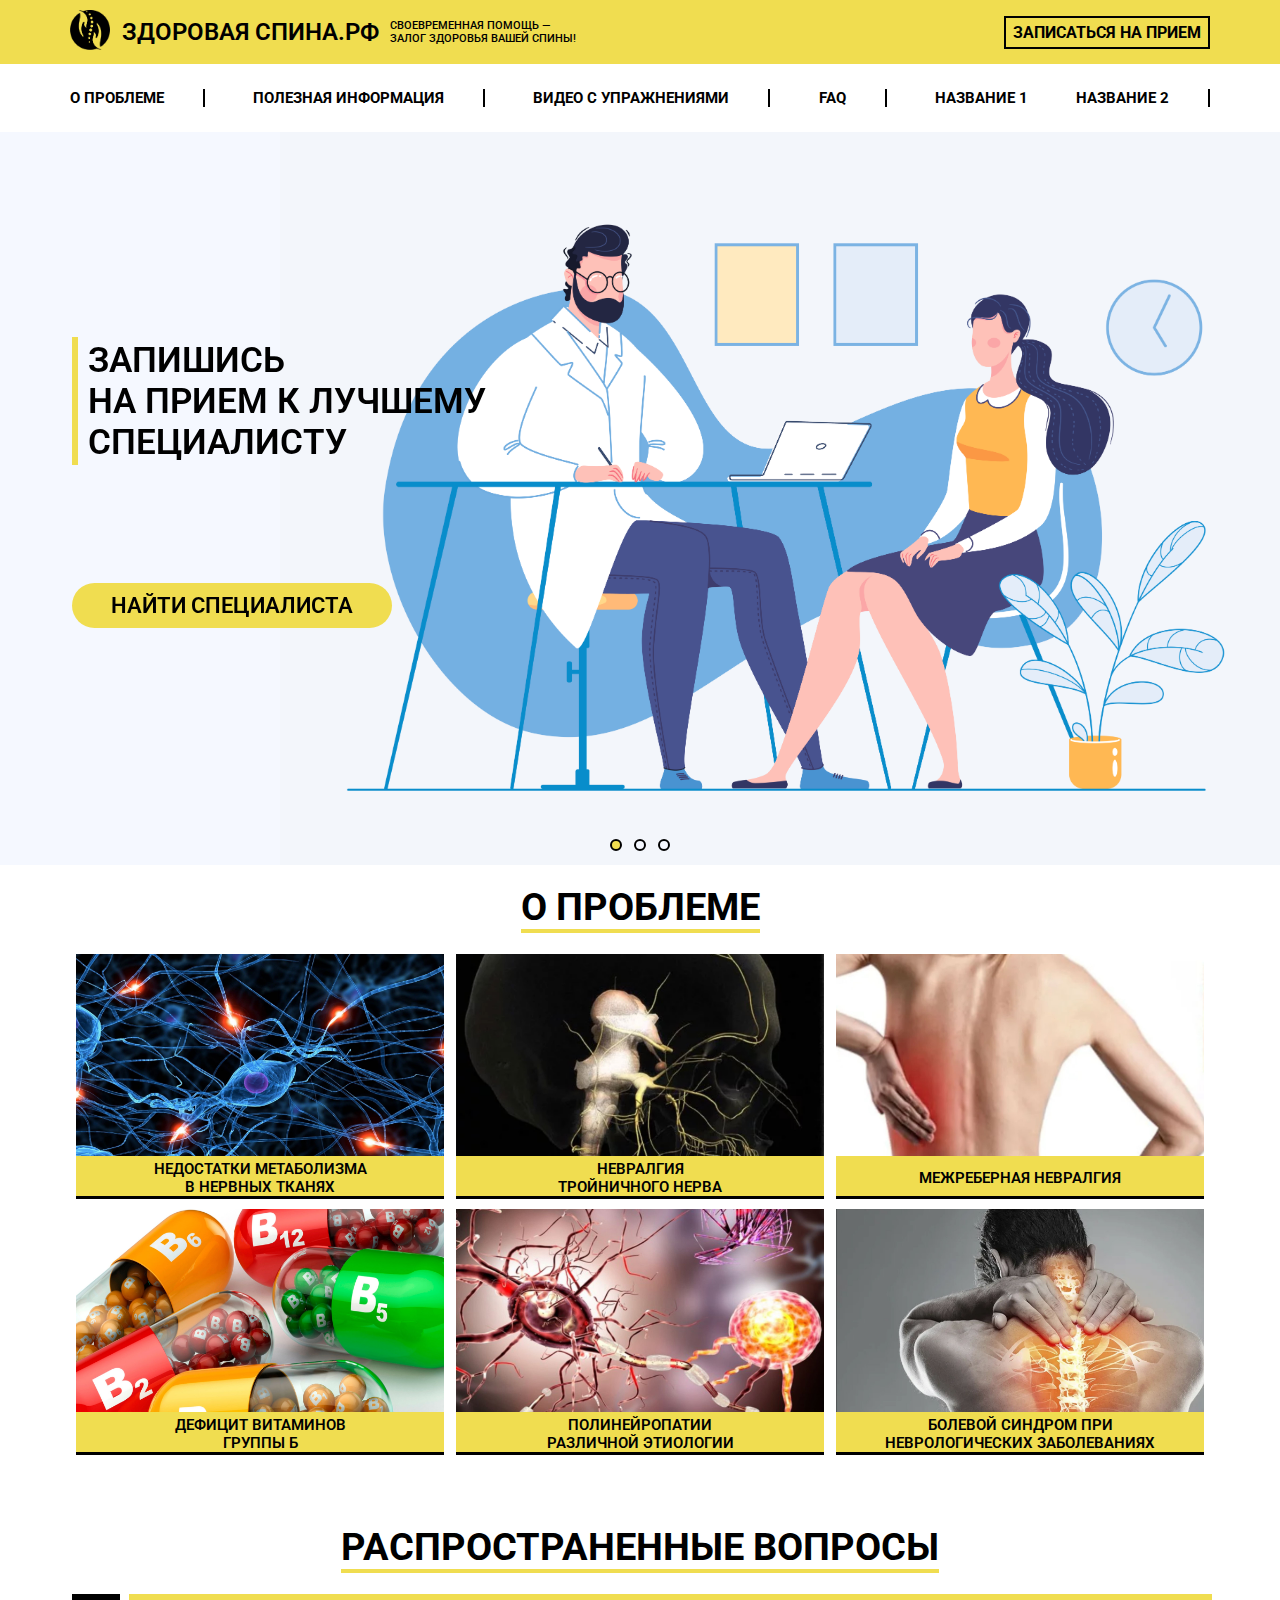
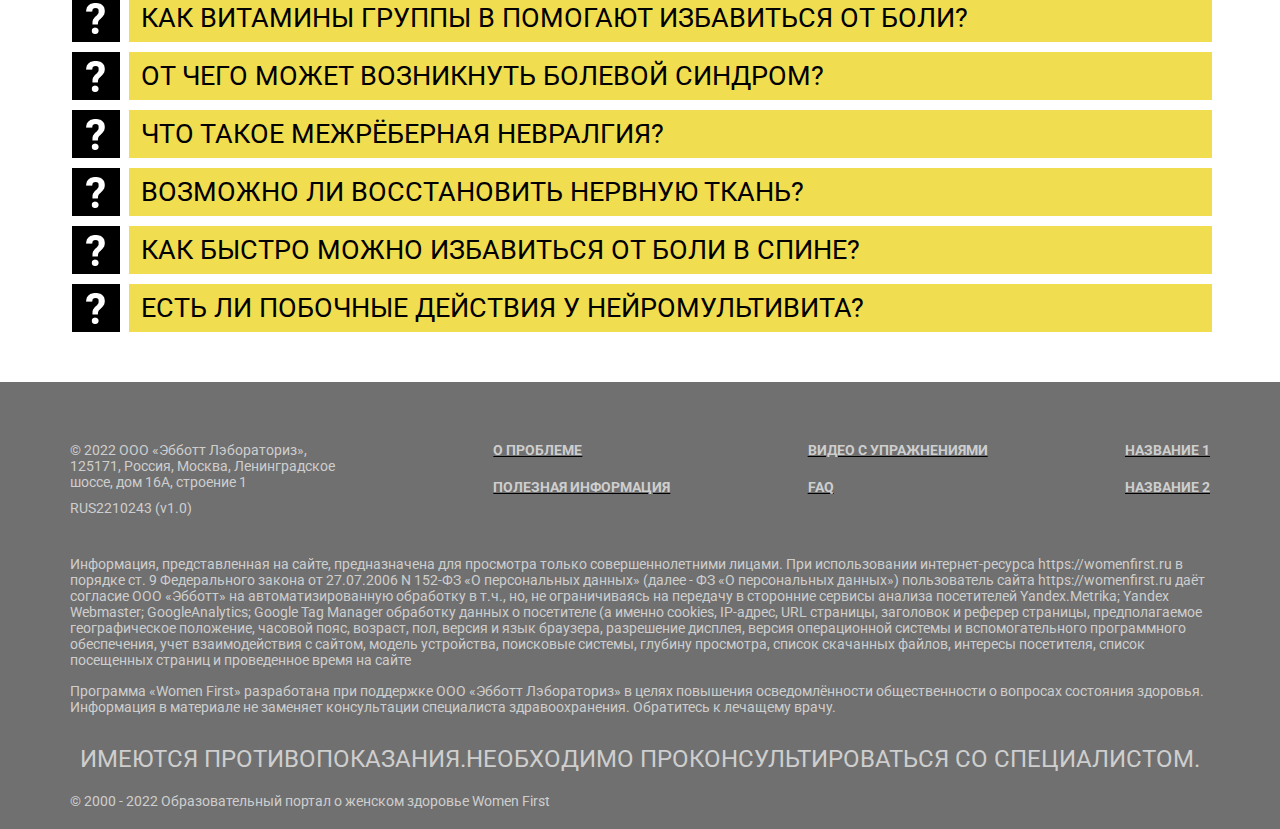
==== index.html @ fd6e1ff5 "Add files via upload" ====
<!DOCTYPE html>
<html lang="en">
  <head>
    <meta charset="UTF-8" />
    <meta http-equiv="X-UA-Compatible" content="IE=edge" />
    <meta name="viewport" content="width=device-width, initial-scale=1.0" />
    <link rel="preconnect" href="https://fonts.googleapis.com" />
    <link rel="preconnect" href="https://fonts.gstatic.com" crossorigin />
    <link rel="preconnect" href="https://fonts.googleapis.com" />
    <link rel="preconnect" href="https://fonts.gstatic.com" crossorigin />
    <link
      rel="stylesheet"
      href="https://unpkg.com/swiper@8/swiper-bundle.min.css"
    />
    <link
      href="https://fonts.googleapis.com/css2?family=Roboto:wght@100;300;400;700;900&display=swap"
      rel="stylesheet"
    />

    <link rel="stylesheet" href="assets/css/style.min.css" />
    <link
      rel="stylesheet"
      href="https://cdnjs.cloudflare.com/ajax/libs/animate.css/4.1.1/animate.min.css"
    />
    <title>Document</title>
  </head>

  <body>
    <header class="header">
      <div class="container">
        <div class="header__wrapper">
          <a href="/" class="header__left-wrapper">
            <span class="header__logo">
              <span><img src="assets/icons/logo.png" alt="" /></span>
            </span>
            <div class="header__site-wrapper">
              <span class="header__site">ЗДОРОВАЯ СПИНА.РФ</span>
            </div>
            <div class="header__help">
              СВОЕВРЕМЕННАЯ ПОМОЩЬ — залог здоровья ВАШеЙ СПИНЫ!
            </div>
          </a>

          <div class="header__button">
            <a href="map.html">Записаться на прием</a>
          </div>
        </div>
      </div>

      <div class="hamburger">
        <span></span>
        <span></span>
        <span></span>
      </div>
    </header>

    <nav>
      <div class="navigation">
        <div class="container">
          <div class="navigation__wrapper">
            <div class="navigation__text-item">
              <a class="navigation__link" href="about.html"
                ><span> О проблеме</span></a
              >
            </div>
            <div class="navigation__button">
              <a href="map.html">Записаться на прием</a>
            </div>
            <div class="navigation__text-item">
              <a class="navigation__link" href="#"
                ><span>полезная информация</span></a
              >
            </div>
            <div class="navigation__text-item">
              <a class="navigation__link" href="#"
                ><span>видео с упражнениями</span></a
              >
            </div>
            <div class="navigation__text-item">
              <a class="navigation__link" href="#"><span>FAQ</span></a>
            </div>
            <div class="navigation__text-item">
              <a class="navigation__link" href="#"><span>НАЗВАНИЕ 1</span></a>
            </div>
            <div class="navigation__text-item">
              <a class="navigation__link" href="#"><span>НАЗВАНИЕ 2</span></a>
            </div>
          </div>
        </div>
      </div>
    </nav>

    <section class="slider">
      <div class="swiper">
        <div class="swiper-wrapper">
          <div class="swiper-slide">
            <div class="slider_big">
              <div class="container">
                <div class="slider__wrapper">
                  <div class="slider__high-content-wrapper">
                    <div class="slider__line"></div>
                    <div class="slider__text-wrapper">
                      <h1>
                        <span class="slider__text">ЗАПИШИСЬ </span>
                        <br />
                        <span class="slider__text">НА ПРИЕМ К ЛУЧШЕМУ</span>
                        <span class="slider__text">СПЕЦИАЛИСТУ</span>
                      </h1>
                    </div>
                  </div>
                  <div class="slider__button">
                    <a href="map.html">Найти специалиста</a>
                  </div>
                </div>
              </div>
              <img class="slider__img" src="assets/img/slider.png" alt="" />
            </div>

            <div class="slider__high-content-wrapper_small">
              <div class="container">
                <div class="slider__wrapper_top">
                  <div class="slider__line slider__line-small"></div>
                  <div class="slider__text-wrapper">
                    <h1>
                      <span class="slider__text"
                        >ЗАПИШИСЬ НА ПРИЕМ К ЛУЧШЕМУ</span
                      >
                      <span class="slider__text">СПЕЦИАЛИСТУ</span>
                    </h1>
                  </div>
                </div>

                <div class="slider__image_small">
                    <img class="slider__img" src="assets/img/slider.png" alt="" />
                </div>

                <div class="slider__button slider__button_small">
                  <a href="map.html">Найти специалиста</a>
                </div>
              </div>
            </div>
          </div>
          <div class="swiper-slide">
            <div class="slider_big">
              <div class="container">
                <div class="slider__wrapper">
                  <div class="slider__high-content-wrapper">
                    <div class="slider__line"></div>
                    <div class="slider__text-wrapper">
                      <h1>
                        <span class="slider__text">ЗАПИШИСЬ </span>
                        <br />
                        <span class="slider__text">НА ПРИЕМ К ЛУЧШЕМУ</span>
                        <span class="slider__text">СПЕЦИАЛИСТУ</span>
                      </h1>
                    </div>
                  </div>
                  <div class="slider__button">
                    <a href="map.html">Найти специалиста</a>
                  </div>
                </div>
              </div>
              <img class="slider__img" src="assets/img/slider.png" alt="" />
            </div>

            <div class="slider__high-content-wrapper_small">
              <div class="container">
                <div class="slider__wrapper_top">
                  <div class="slider__line slider__line-small"></div>
                  <div class="slider__text-wrapper">
                    <h1>
                      <span class="slider__text"
                        >ЗАПИШИСЬ НА ПРИЕМ К ЛУЧШЕМУ</span
                      >
                      <span class="slider__text">СПЕЦИАЛИСТУ</span>
                    </h1>
                  </div>
                </div>

                <div class="slider__image_small">
                    <img class="slider__img" src="assets/img/slider.png" alt="" />
                </div>

                <div class="slider__button slider__button_small">
                  <a href="map.html">Найти специалиста</a>
                </div>
              </div>
            </div>
          </div>
          <div class="swiper-slide">
            <div class="slider_big">
              <div class="container">
                <div class="slider__wrapper">
                  <div class="slider__high-content-wrapper">
                    <div class="slider__line"></div>
                    <div class="slider__text-wrapper">
                      <h1>
                        <span class="slider__text">ЗАПИШИСЬ </span>
                        <br />
                        <span class="slider__text">НА ПРИЕМ К ЛУЧШЕМУ</span>
                        <span class="slider__text">СПЕЦИАЛИСТУ</span>
                      </h1>
                    </div>
                  </div>
                  <div class="slider__button">
                    <a href="map.html">Найти специалиста</a>
                  </div>
                </div>
              </div>
              <img class="slider__img" src="assets/img/slider.png" alt="" />
            </div>

            <div class="slider__high-content-wrapper_small">
              <div class="container">
                <div class="slider__wrapper_top">
                  <div class="slider__line slider__line-small"></div>
                  <div class="slider__text-wrapper">
                    <h1>
                      <span class="slider__text"
                        >ЗАПИШИСЬ НА ПРИЕМ К ЛУЧШЕМУ</span
                      >
                      <span class="slider__text">СПЕЦИАЛИСТУ</span>
                    </h1>
                  </div>
                </div>

                <div class="slider__image_small">
                    <img class="slider__img" src="assets/img/slider.png" alt="" />
                </div>

                <div class="slider__button slider__button_small">
                  <a href="map.html">Найти специалиста</a>
                </div>
              </div>
            </div>
          </div>
        </div>

        <div class="swiper-pagination swiper_small"></div>
      </div>
    </section>

    <section class="problems">
      <div class="container">
        <div class="problems__header about-problem">
          <h2><span>О проблеме</span></h2>
        </div>
        <div class="problems__main-wrapper">
          <div class="problems__wrapper">
            <div class="problems__cards">
              <img src="assets/img/topic_1.jpg" alt="" />
              <div class="problems__text-wrapper">
                <div class="problems__cards-text problems__cards__meta">
                  НЕДОСТАТКИ метаболизма в нервных тканях
                </div>
              </div>
            </div>

            <div class="problems__cards problems__cards_low">
              <img src="assets/img/topic_4.jpg" alt="" />
              <div class="problems__text-wrapper">
                <div class="problems__cards-text problems__cards__vitamins">
                  Дефицит витаминов группы Б
                </div>
              </div>
            </div>
          </div>

          <div class="problems_wrapper">
            <div class="problems__cards">
              <img src="assets/img/topic_2.jpg" alt="" />
              <div class="problems__text-wrapper">
                <div class="problems__cards-text problems__skull">
                  Невралгия тройничного нерва
                </div>
              </div>
            </div>

            <div class="problems__cards problems__cards_low">
              <img src="assets/img/topic_5.jpg" alt="" />
              <div class="problems__text-wrapper">
                <div class="problems__cards-text problems__cards__different">
                  Полинейропатии различной этиологии
                </div>
              </div>
            </div>
          </div>

          <div class="problems__wrapper">
            <div class="problems__cards">
              <img src="assets/img/topic_3.jpg" alt="" />
              <div class="problems__text-wrapper">
                <div class="problems__cards-text problems__back">
                  Межреберная невралгия
                </div>
              </div>
            </div>

            <div class="problems__cards problems__cards_low">
              <img src="assets/img/topic_6.jpg" alt="" />
              <div class="problems__text-wrapper">
                <div class="problems__cards-text problems__cards-text_width">
                  Болевой синдром при неврологических заболеваниях
                </div>
              </div>
            </div>
          </div>
        </div>
      </div>
    </section>

    <section class="question">
      <div class="container">
        <div class="question__header">
          <h2><span>РАСПРОСТРАНЕННЫЕ ВОПРОСЫ</span></h2>
        </div>
        <div class="question__popup">
          <div class="question__subheader-wrapper">
            <div class="question__header__text">
              Как витамины группы В помогают избавиться от боли?
            </div>
            <div class="question__tab__text">
              Витамины группы В традиционно используются для лечения различных
              заболеваний периферической нервной системы, так как известно, что
              дефицит витаминов В1 (тиамин), В6 (пиридоксин) и В12 (кобаламин)
              приводит к развитию поражения периферических нервов. Особенно
              широко применяются комбинации витаминов В1, В6 и В12 для лечения
              периферических болевых синдромов. Вместе с тем до сих пор
              сохраняется скептическое отношение к их терапевтическим
              возможностям при лечении болевых синдромов из–за существующей
              точки зрения, что их эффективность определяется, скорее всего,
              плацебо–эффектом. В руководстве «Боль», которое вышло из печати в
              2009 г., витамины группы В, как препараты для лечения различных
              болевых синдромов, не упоминаются [1]. В связи с этим имеется
              необходимость рассмотреть данные экспериментальных и клинических
              исследований по изучению эффективности витаминов группы В при
              лечении периферических болевых синдромов различной этиологии.
            </div>
          </div>

          <div class="question__subheader-wrapper">
            <div class="question__header__text">
              От чего может возникнуть болевой синдром?
            </div>
            <div class="question__tab__text">
              Витамины группы В традиционно используются для лечения различных
              заболеваний периферической нервной системы, так как известно, что
              дефицит витаминов В1 (тиамин), В6 (пиридоксин) и В12 (кобаламин)
              приводит к развитию поражения периферических нервов. Особенно
              широко применяются комбинации витаминов В1, В6 и В12 для лечения
              периферических болевых синдромов. Вместе с тем до сих пор
              сохраняется скептическое отношение к их терапевтическим
              возможностям при лечении болевых синдромов из–за существующей
              точки зрения, что их эффективность определяется, скорее всего,
              плацебо–эффектом. В руководстве «Боль», которое вышло из печати в
              2009 г., витамины группы В, как препараты для лечения различных
              болевых синдромов, не упоминаются [1]. В связи с этим имеется
              необходимость рассмотреть данные экспериментальных и клинических
              исследований по изучению эффективности витаминов группы В при
              лечении периферических болевых синдромов различной этиологии.
            </div>
          </div>

          <div class="question__subheader-wrapper">
            <div class="question__header__text">
              Что такое межрёберная невралгия?
            </div>
            <div class="question__tab__text">
              Витамины группы В традиционно используются для лечения различных
              заболеваний периферической нервной системы, так как известно, что
              дефицит витаминов В1 (тиамин), В6 (пиридоксин) и В12 (кобаламин)
              приводит к развитию поражения периферических нервов. Особенно
              широко применяются комбинации витаминов В1, В6 и В12 для лечения
              периферических болевых синдромов. Вместе с тем до сих пор
              сохраняется скептическое отношение к их терапевтическим
              возможностям при лечении болевых синдромов из–за существующей
              точки зрения, что их эффективность определяется, скорее всего,
              плацебо–эффектом. В руководстве «Боль», которое вышло из печати в
              2009 г., витамины группы В, как препараты для лечения различных
              болевых синдромов, не упоминаются [1]. В связи с этим имеется
              необходимость рассмотреть данные экспериментальных и клинических
              исследований по изучению эффективности витаминов группы В при
              лечении периферических болевых синдромов различной этиологии.
            </div>
          </div>

          <div class="question__subheader-wrapper">
            <div class="question__header__text">
              Возможно ли восстановить нервную ткань?
            </div>
            <div class="question__tab__text">
              Витамины группы В традиционно используются для лечения различных
              заболеваний периферической нервной системы, так как известно, что
              дефицит витаминов В1 (тиамин), В6 (пиридоксин) и В12 (кобаламин)
              приводит к развитию поражения периферических нервов. Особенно
              широко применяются комбинации витаминов В1, В6 и В12 для лечения
              периферических болевых синдромов. Вместе с тем до сих пор
              сохраняется скептическое отношение к их терапевтическим
              возможностям при лечении болевых синдромов из–за существующей
              точки зрения, что их эффективность определяется, скорее всего,
              плацебо–эффектом. В руководстве «Боль», которое вышло из печати в
              2009 г., витамины группы В, как препараты для лечения различных
              болевых синдромов, не упоминаются [1]. В связи с этим имеется
              необходимость рассмотреть данные экспериментальных и клинических
              исследований по изучению эффективности витаминов группы В при
              лечении периферических болевых синдромов различной этиологии.
            </div>
          </div>

          <div class="question__subheader-wrapper">
            <div class="question__header__text">
              Как быстро можно избавиться от боли в спине?
            </div>
            <div class="question__tab__text">
              Витамины группы В традиционно используются для лечения различных
              заболеваний периферической нервной системы, так как известно, что
              дефицит витаминов В1 (тиамин), В6 (пиридоксин) и В12 (кобаламин)
              приводит к развитию поражения периферических нервов. Особенно
              широко применяются комбинации витаминов В1, В6 и В12 для лечения
              периферических болевых синдромов. Вместе с тем до сих пор
              сохраняется скептическое отношение к их терапевтическим
              возможностям при лечении болевых синдромов из–за существующей
              точки зрения, что их эффективность определяется, скорее всего,
              плацебо–эффектом. В руководстве «Боль», которое вышло из печати в
              2009 г., витамины группы В, как препараты для лечения различных
              болевых синдромов, не упоминаются [1]. В связи с этим имеется
              необходимость рассмотреть данные экспериментальных и клинических
              исследований по изучению эффективности витаминов группы В при
              лечении периферических болевых синдромов различной этиологии.
            </div>
          </div>

          <div class="question__subheader-wrapper">
            <div class="question__header__text">
              Есть ли побочные действия у Нейромультивита?
            </div>
            <div class="question__tab__text">
              Витамины группы В традиционно используются для лечения различных
              заболеваний периферической нервной системы, так как известно, что
              дефицит витаминов В1 (тиамин), В6 (пиридоксин) и В12 (кобаламин)
              приводит к развитию поражения периферических нервов. Особенно
              широко применяются комбинации витаминов В1, В6 и В12 для лечения
              периферических болевых синдромов. Вместе с тем до сих пор
              сохраняется скептическое отношение к их терапевтическим
              возможностям при лечении болевых синдромов из–за существующей
              точки зрения, что их эффективность определяется, скорее всего,
              плацебо–эффектом. В руководстве «Боль», которое вышло из печати в
              2009 г., витамины группы В, как препараты для лечения различных
              болевых синдромов, не упоминаются [1]. В связи с этим имеется
              необходимость рассмотреть данные экспериментальных и клинических
              исследований по изучению эффективности витаминов группы В при
              лечении периферических болевых синдромов различной этиологии.
            </div>
          </div>
        </div>
      </div>
    </section>

    <footer class="footer">
      <div class="container">
        <div class="footer__wrapper_main">
          <div class="footer__wrapper">
            <div class="footer__text_left">
              <div class="footer__text footer__text_top">
                © 2022 ООО «Эбботт Лэбораториз», 125171, Россия, Москва,
                Ленинградское шоссе, дом 16А, строение 1
              </div>
              <div class="footer__text footer__text_margin">
                RUS2210243 (v1.0)
              </div>
            </div>

            <div class="footer__text-right footer__text-right_margin">
              <div class="footer__text">
                <a href="">О проблеме</a>
              </div>

              <div class="footer__text">
                <a href="">полезная информация</a>
              </div>
            </div>

            <div class="footer__text-right">
              <div class="footer__text">
                <a href="">видео с упражнениями</a>
              </div>

              <div class="footer__text">
                <a href="">FAQ</a>
              </div>
            </div>

            <div class="footer__text-right">
              <div class="footer__text">
                <a href="">НАЗВАНИЕ 1</a>
              </div>

              <div class="footer__text">
                <a href="">НАЗВАНИЕ 2</a>
              </div>
            </div>
          </div>

          <div class="footer__text footer__text-middle">
            Информация, представленная на сайте, предназначена для просмотра
            только совершеннолетними лицами. При использовании интернет-ресурса
            https://womenfirst.ru в порядке ст. 9 Федерального закона от
            27.07.2006 N 152-ФЗ «О персональных данных» (далее - ФЗ «О
            персональных данных») пользователь сайта https://womenfirst.ru даёт
            согласие ООО «Эбботт» на автоматизированную обработку в т.ч., но, не
            ограничиваясь на передачу в сторонние сервисы анализа посетителей
            Yandex.Metrika; Yandex Webmaster; GoogleAnalytics; Google Tag
            Manager обработку данных о посетителе (а именно cookies, IР-адрес,
            URL страницы, заголовок и реферер страницы, предполагаемое
            географическое положение, часовой пояс, возраст, пол, версия и язык
            браузера, разрешение дисплея, версия операционной системы и
            вспомогательного программного обеспечения, учет взаимодействия с
            сайтом, модель устройства, поисковые системы, глубину просмотра,
            список скачанных файлов, интересы посетителя, список посещенных
            страниц и проведенное время на сайте
          </div>

          <div class="footer__text footer__text_middle-bottom">
            Программа «Women First» разработана при поддержке ООО «Эбботт
            Лэбораториз» в целях повышения осведомлённости общественности о
            вопросах состояния здоровья. Информация в материале не заменяет
            консультации специалиста здравоохранения. Обратитесь к лечащему
            врачу.
          </div>
          <div class="footer__text footer__text_bottom">
            имеются противопоказания.необходимо проконсультироваться со
            специалистом.
          </div>

          <div class="footer__text footer__text_bottom_small">
            © 2000 - 2022 Образовательный портал о женском здоровье Women First
          </div>
        </div>
      </div>
    </footer>

    <script src="https://unpkg.com/swiper@8/swiper-bundle.min.js"></script>
    <script src="script.js"></script>
  </body>
</html>
---- assets/css/style.min.css ----
* {
  font-family: "Roboto", sans-serif;
  margin: 0;
  padding: 0;
  -webkit-box-sizing: border-box;
  box-sizing: border-box;
  font-family: "Roboto";
}
.container {
  max-width: 1140px;
  margin: 0 auto;
}
.header {
  background-color: #f0dd50;
  padding-top: 10px;
  padding-bottom: 10px;
  position: relative;
}
.header__wrapper {
  -webkit-box-align: center;
  -ms-flex-align: center;
  align-items: center;
  display: -webkit-box;
  display: -ms-flexbox;
  display: flex;
  -webkit-box-pack: justify;
  -ms-flex-pack: justify;
  justify-content: space-between;
}
.header__left-wrapper {
  display: -webkit-box;
  display: -ms-flexbox;
  display: flex;
  -webkit-box-pack: justify;
  -ms-flex-pack: justify;
  justify-content: space-between;
  width: 100%;
  max-width: 510px;
  -webkit-box-align: center;
  -ms-flex-align: center;
  align-items: center;
  text-decoration: none;
  color: #000;
}
.header_logo {
  display: inline-block;
}
.header__logo img {
  max-width: 40px;
}
.header__site {
  font-weight: 600;
  font-size: 24px;
  text-transform: uppercase;
  color: black;
  text-decoration: none;
}
.header__help {
  text-transform: uppercase;
  font-size: 11px;
  font-weight: 500;
  width: 190px;
}
.header__button a {
  text-decoration: none;
  text-transform: uppercase;
  color: black;
  font-size: 16px;
  font-weight: bold;
  border: solid 2px;
  padding: 7px;
  padding-top: 5px;
  padding-bottom: 5px;
}
.hamburger {
  display: none;
}
.navigation {
  padding-top: 25px;
  padding-bottom: 25px;
}
.navigation__button {
  display: none;
}
.navigation__wrapper {
  display: -webkit-box;
  display: -ms-flexbox;
  display: flex;
  -webkit-box-pack: justify;
  -ms-flex-pack: justify;
  justify-content: space-between;
}
.navigation__link {
  text-decoration: none;
  color: black;
}
.navigation__link span:hover {
  border-bottom: 2px solid;
  border-bottom-color: #f0dd50;
}
.navigation__text-item {
  text-transform: uppercase;
  font-weight: bold;
  font-size: 15px;
  border-right: 2px solid;
  padding-right: 39px;
}
.navigation__text-item:nth-child(6) {
  border-right: 0;
  padding-right: 0;
}
.slider {
  background-color: #f5f8ff;
  padding-left: 4px;
}
.slider_big {
    position: relative;
}
.slider__wrapper {
  position: absolute;
  z-index: 2;
  top: 150px;
}
.slider__text {
  width: 100%;
  font-size: 35px;
  font-weight: 600;
}
.slider__img {
    display: block;
    max-width: 1000px;
    margin-left: auto;
}
.slider__text-wrapper {
  max-width: 500px;
  margin-left: 10px;
}
.slider__line {
  width: 6px;
  height: 128px;
  background-color: #f0dd50;
}
.slider__high-content-wrapper {
  width: 590px;
  display: -webkit-box;
  display: -ms-flexbox;
  display: flex;
  -webkit-box-align: center;
  -ms-flex-align: center;
  align-items: center;
  margin-top: 55px;
}
.slider__button a {
  text-decoration: none;
  color: black;
  text-transform: uppercase;
  font-size: 22px;
  font-weight: 600;
}
.slider__button {
  background-color: #f0dd50;
  max-width: 320px;
  text-align: center;
  -webkit-box-align: center;
  -ms-flex-align: center;
  align-items: center;
  display: -webkit-box;
  display: -ms-flexbox;
  display: flex;
  -webkit-box-pack: center;
  -ms-flex-pack: center;
  justify-content: center;
  padding-top: 10px;
  padding-bottom: 10px;
  border-radius: 30px;
  margin-top: 25%;
}
.swiper {
  width: 100%;
  height: 100%;
}
.swiper-pagination-bullet {
  background-color: #f5f8ff;
  width: 12px;
  height: 12px;
  opacity: 1;
  border: solid 2px black;
  margin-left: 1000px;
}
.swiper-pagination-bullet-active {
  background-color: #f0dd50;
}
.swiper_pagination .swiper-pagination-bullet {
  margin-left: 15px;
}
.swiper-slide img {
  display: block;
  width: 100%;
  height: 100%;
  -o-object-fit: cover;
  object-fit: cover;
}
.slider__high-content-wrapper_small {
  display: none;
}
.slider__line_small {
  height: 47px;
}
.problems {
  padding-top: 20px;
  padding-bottom: 20px;
}
.problems__main-wrapper {
  display: -webkit-box;
  display: -ms-flexbox;
  display: flex;
  margin-top: 25px;
}
.problems__wrapper {
  display: -webkit-box;
  display: -ms-flexbox;
  display: flex;
  -webkit-box-orient: vertical;
  -webkit-box-direction: normal;
  -ms-flex-direction: column;
  flex-direction: column;
}
.problems__header {
  font-size: 25px;
  font-weight: bold;
  margin: 0 auto;
  text-align: center;
  text-transform: uppercase;
}
.problems__cards {
  position: relative;
  display: -webkit-box;
  display: -ms-flexbox;
  display: flex;
  -webkit-box-pack: center;
  -ms-flex-pack: center;
  justify-content: center;
}
.problems__header span {
  border-bottom: 4px solid #f0dd50;
}
.problems__cards img {
  width: 97%;
}
.problems__cards-text {
  width: 220px;
  text-align: center;
  margin: 0 auto;
  text-transform: uppercase;
  font-size: 15px;
  font-weight: 600;
  padding-top: 4px;
}
.problems__text-wrapper {
  display: -webkit-box;
  display: -ms-flexbox;
  display: flex;
  -webkit-box-pack: center;
  -ms-flex-pack: center;
  justify-content: center;
  -webkit-box-align: center;
  -ms-flex-align: center;
  align-items: center;
  position: absolute;
  bottom: 0px;
  width: 97%;
  background-color: #f0dd50;
  border-bottom: 3px solid black;
}
.problems__skull {
  max-width: 199px;
}
.problems__back {
  line-height: 36.5px;
}
.problems__cards_low {
  margin-top: 10px;
}
.problems__cards-text_width {
  width: 280px;
}
.question {
  padding-bottom: 50px;
  padding-top: 50px;
}
.question__header {
  font-size: 25px;
  font-weight: bold;
  margin: 0 auto;
  text-align: center;
  text-transform: uppercase;
  cursor: pointer;
}
.question__header span {
  border-bottom: 4px solid #f0dd50;
}
.question__icon img {
  width: 45%;
  height: 70%;
}
.question__subheader-wrapper {
  display: -webkit-box;
  display: -ms-flexbox;
  display: flex;
  -webkit-box-align: center;
  -ms-flex-align: center;
  align-items: center;
  -webkit-box-orient: vertical;
  -webkit-box-direction: normal;
  -ms-flex-direction: column;
  flex-direction: column;
  margin-top: 10px;
  cursor: pointer;
}
.question__subheader-wrapper:first-child {
  margin-top: 25px;
}
.question__header__text {
  position: relative;
  font-size: 27px;
  text-transform: uppercase;
  width: 95%;
  background-color: #f0dd50;
  padding-top: 8px;
  padding-bottom: 8px;
  padding-left: 12px;
  margin-left: 60px;
}
.question__header__text::before {
  content: "";
  display: -webkit-box;
  display: -ms-flexbox;
  display: flex;
  -webkit-box-pack: center;
  -ms-flex-pack: center;
  justify-content: center;
  -webkit-box-align: center;
  -ms-flex-align: center;
  align-items: center;
  width: 48px;
  height: 48px;
  background: url("../icons/question.png") center center/cover no-repeat;
  background-size: 40%;
  background-color: Black;
  position: absolute;
  left: -57px;
  top: 0%;
}
.question__tab__text {
  background-color: #ebebeb;
  max-height: 0;
  opacity: 0;
  position: relative;
  -webkit-transition: all 1s;
  transition: all 1s;
}
.question__tab__text:after {
  content: "";
  width: 0;
  height: 0;
  border-top: 30px solid #ebebeb;
  border-right: 40px solid transparent;
  position: absolute;
  right: -40px;
  top: 0;
}
.question__tab__text.active-content {
  opacity: 1;
  padding: 10px 30px 10px 20px;
  margin-left: 60px;
  width: 95%;
  margin-top: 16px;
}
.hide {
  display: none;
}
.active {
  display: block;
}
.animate__animated.animate__fadeOut {
  --animate-duration: 0.5s;
}
.footer {
  padding-top: 60px;
  padding-bottom: 20px;
  background-color: #707070;
}
.footer__wrapper {
  display: -webkit-box;
  display: -ms-flexbox;
  display: flex;
  -webkit-box-pack: justify;
  -ms-flex-pack: justify;
  justify-content: space-between;
}
.footer__text {
  -ms-flex-preferred-size: 50%;
  flex-basis: 50%;
  font-size: 14px;
  color: #cecece;
}
.footer__text a {
  text-decoration: none;
  font-size: 14px;
  color: #cecece;
}
.footer__text-middle {
  margin-top: 40px;
}
.footer__text_middle-bottom {
  margin-top: 15px;
}
.footer__text_left {
  width: 286px;
}
.footer__text_margin {
  margin-top: 10px;
}
.footer__text-right {
  display: -webkit-box;
  display: -ms-flexbox;
  display: flex;
  -webkit-box-pack: justify;
  -ms-flex-pack: justify;
  justify-content: space-between;
  -webkit-box-orient: vertical;
  -webkit-box-direction: normal;
  -ms-flex-direction: column;
  flex-direction: column;
  text-transform: uppercase;
  text-decoration: underline;
  font-weight: bold;
}
.footer__text_bottom {
  margin-top: 30px;
  font-size: 24px;
  text-transform: uppercase;
  text-align: center;
}
.footer__text_bottom_small {
  margin-top: 20px;
}
@media (max-width: 1330px) {
  .slider__button {
    margin-top: 20%;
  }
  .question__tab__text:after {
    border-top: 20px solid #ebebeb;
    border-right: 30px solid transparent;
    right: -20px;
  }
}
@media (max-width: 1200px) {
  .container {
    padding-left: 25px;
    padding-right: 25px;
  }
  .question__header__text {
    width: 90%;
  }
  .question__tab__text.active-content {
    width: 90%;
  }
  .slider__text {
    font-size: 37px;
  }
  .slider__button {
    margin-top: 15%;
    max-width: 280px;
  }
  .slider__button a {
    font-size: 20px;
  }
  .footer__wrapper_main {
    padding-left: 7px;
    padding-right: 7px;
  }
  .question__tab__text {
    width: 90%;
  }
}
@media (max-width: 1080px) {
  .question__tab__text {
    width: 90%;
    font-size: 15px;
  }
  .slider__text {
    font-size: 34px;
  }
  .slider__button {
    max-width: 250px;
  }
  .slider__button a {
    font-size: 17px;
  }
  .question__header__text {
    font-size: 22px;
    margin-left: 50px;
    width: 94%;
  }
  .question__header__text::before {
    width: 42px;
    height: 42px;
    left: -47px;
  }
  .navigation__text-item {
    font-size: 13px;
  }
}
@media (max-width: 995px) {
  .slider__text {
    font-size: 30px;
  }
  .slider__line {
    height: 96px;
  }
  .navigation__text-item {
    font-size: 11px;
    padding-right: 40px;
  }
  .problems__cards-text {
    font-size: 14px;
  }
  .problems__back {
    line-height: 33.5px;
  }
  .problems__header,
  .question__header {
    font-size: 20px;
  }
}
@media (max-width: 937px) {
  .navigation__text-item {
    font-size: 11px;
    padding-right: 32px;
  }
}
@media (max-width: 877px) {
  .slider__text {
    font-size: 27px;
  }
  .navigation__text-item {
    padding-right: 29px;
  }
  .header__site {
    font-size: 22px;
  }
  .header__left-wrapper {
    width: 483px;
  }
  .header__help {
    font-size: 9px;
    width: 160px;
    -ms-flex-preferred-size: 40%;
    flex-basis: 40%;
  }
  .header__logo img {
    max-width: 32px;
  }
  .slider__button {
    margin-top: 10%;
  }
  .problems__cards-text {
    font-size: 13px;
  }
  .problems__back {
    line-height: 30.5px;
  }
  .problems__cards__vitamins {
    line-height: 30.5px;
  }
}
@media (max-width: 813px) {
  .question__tab__text:after {
    border-top: 10px solid #ebebeb;
    border-right: 20px solid transparent;
    right: -15px;
  }
  .question__tab__text {
    width: 90%;
    font-size: 13px;
  }
  .slider__text {
    font-size: 25px;
  }
  .slider__line {
    height: 80px;
    width: 4px;
  }
  .slider__button {
    max-width: 210px;
  }
  .slider__button a {
    font-size: 16px;
  }
  .question__header__text {
    width: 93%;
    font-size: 18px;
  }
  .question__header__text::before {
    width: 37px;
    height: 37px;
  }
  .navigation__text-item {
    padding-right: 24px;
  }
  .footer__text {
    font-size: 12px;
  }
  .footer__text a {
    font-size: 12px;
  }
  .footer__text_bottom {
    font-size: 20px;
  }
  .slider__text-wrapper {
    max-width: 400px;
  }
}
@media (max-width: 782px) {
  .navigation__text-item {
    padding-right: 21px;
  }
  .slider__button {
    margin-top: 5%;
  }
}
@media (max-width: 769px) {
  .navigation__text-item {
    padding-right: 18px;
  }
  .problems__cards-text {
    font-size: 12px;
  }
  .problems__back,
  .problems__cards__vitamins {
    line-height: 29.5px;
  }
  .header__button a {
    font-size: 12px;
  }
  .slider__text {
    font-size: 23px;
  }
  .slider__button {
    max-width: 192px;
  }
  .slider__button a {
    font-size: 14px;
  }
}
@media (max-width: 715px) {
  .footer__text,
  .footer__text a {
    font-size: 9px;
  }
  .footer__text_bottom {
    font-size: 15px;
  }
  .slider__high-content-wrapper {
    width: 100%;
  }
  .problems__cards-text {
    font-size: 11px;
  }
  .problems__back,
  .problems__cards__vitamins,
  .problems__skull {
    line-height: 25.5px;
  }
  .problems__cards__meta,
  .problems__cards__different {
    line-height: 12.6px;
  }
  .header__button {
    -ms-flex-preferred-size: 30%;
    flex-basis: 30%;
  }
  .header__button a {
    font-size: 12px;
    padding-top: 3px;
    padding-bottom: 3px;
  }
  .navigation__button {
    display: block;
    background-color: #f0dd50;
    max-width: 100%;
    text-align: center;
    -webkit-box-align: center;
    -ms-flex-align: center;
    align-items: center;
    display: -webkit-box;
    display: -ms-flexbox;
    display: flex;
    -webkit-box-pack: center;
    -ms-flex-pack: center;
    justify-content: center;
    padding-top: 10px;
    padding-bottom: 10px;
    border-radius: 30px;
    -ms-flex-item-align: center;
    align-self: center;
  }
  .navigation__button a {
    text-decoration: none;
    color: black;
    text-transform: uppercase;
    font-size: 11px;
    font-weight: 600;
    padding-left: 10px;
    padding-right: 10px;
  }
  .hamburger {
    display: block;
    position: absolute;
    right: 20px;
    top: 54%;
    -webkit-transform: translateY(-50%);
    transform: translateY(-50%);
    width: 30px;
    height: 12px;
  }
  .hamburger span {
    display: block;
    height: 2px;
    width: 100%;
    background-color: black;
    margin-bottom: 2px;
    -webkit-transition: 0.5s all;
    transition: 0.5s all;
  }
  .navigation__wrapper {
    position: absolute;
    z-index: 3;
    position: fixed;
    -webkit-box-orient: vertical;
    -webkit-box-direction: normal;
    -ms-flex-direction: column;
    flex-direction: column;
    background-color: #ebebeb;
    text-align: center;
    -webkit-transition: 0.5s;
    transition: 0.5s;
    right: -100%;
    top: 3rem;
    -webkit-box-pack: justify;
    -ms-flex-pack: justify;
    justify-content: space-between;
    text-align: left;
    padding: 0;
    padding-top: 10px;
  }
  .navigation__wrapper_active {
    top: 60px;
    right: 15px;
    max-width: 100%;
    position: absolute;
    z-index: 3;
    background-color: #ebebeb;
    padding-top: 10px;
    padding-bottom: 10px;
  }
  .navigation__text-item {
    margin-top: 8px;
    padding: 0;
    border: none;
    height: 2.5rem;
    display: -webkit-box;
    display: -ms-flexbox;
    display: flex;
    -webkit-box-align: center;
    -ms-flex-align: center;
    align-items: center;
    padding-left: 5px;
    padding-right: 5px;
  }
  .navigation__text-item:first-child {
    margin: 0;
  }
  .navigation__text-item:hover {
    background-color: #f0dd50;
  }
  .navigation__link {
    font-size: 13px;
  }
  .navigation {
    padding: 0;
  }
  .header__left-wrapper {
    width: 277px;
  }
  .slider__text {
    font-size: 20px;
  }
  .swiper-pagination-bullet {
    width: 8px;
    height: 8px;
  }
  .slider__button {
    max-width: 168px;
  }
  .slider__button a {
    font-size: 12px;
  }
  .question {
    padding-bottom: 30px;
    padding-top: 30px;
  }
  .question__header__text {
    width: 93%;
    font-size: 16px;
  }
  .question__header__text::before {
    width: 35px;
    height: 35px;
  }
  .question__tab__text {
    font-size: 12px;
  }
  .header__button {
    display: none;
  }
  .header__left-wrapper {
    width: 500px;
  }
  .navigation__text-item {
    font-size: 10px;
    padding-left: 15px;
    padding-right: 15px;
  }
  .slider {
    background: none;
    padding: 0;
  }
  .slider__high-content-wrapper {
    display: none;
  }
  .slider__high-content-wrapper_small {
    display: block;
    margin-top: 20px;
  }
  .slider__wrapper {
    position: relative;
  }
  .slider__button_small {
    margin: 25px auto;
    margin-bottom: 50px;
  }
  .slider_big {
    display: none;
  }
  .slider__wrapper_top {
    display: -webkit-box;
    display: -ms-flexbox;
    display: flex;
  }
  .slider__line-small {
    height: 56px;
  }
  .slider__text:last-child {
    vertical-align: top;
  }
  .swiper_small {
    margin-top: 20px;
  }
}
@media (max-width: 677px) {
  .navigation__wrapper_active {
    top: 60px;
  }
  .header__site {
    display: block;
  }
  .header__left-wrapper {
    width: 500px;
  }
  .header__wrapper {
    -webkit-box-pack: justify;
    -ms-flex-pack: justify;
    justify-content: space-between;
  }
  .header__logo img {
    max-width: 36px;
  }
  .header__button {
    -ms-flex-preferred-size: 40%;
    flex-basis: 40%;
  }
  .problems__cards-text_width {
    line-height: 12.7px;
  }
  .problems__cards-text {
    font-size: 10px;
  }
  .problems__cards-text {
    width: 100%;
  }
  .slider__text {
    font-size: 18px;
  }
  .slider__button a {
    font-size: 10px;
  }
  .slider__button {
    max-width: 150px;
  }
}
@media (max-width: 607px) {
  .problems__cards-text {
    font-size: 9px;
  }
  .question__header__text {
    font-size: 13px;
    width: 90%;
  }
  .question__header__text::before {
    width: 30px;
    height: 30px;
  }
  .footer__text,
  .footer__text a {
    font-size: 7px;
  }
  .slider__text {
    font-size: 17px;
  }
  .question__tab__text {
    margin-left: 50px;
  }
  .footer__text_bottom {
    font-size: 15px;
  }
  .question__tab__text.active-content {
    width: 85%;
  }
}
@media (max-width: 551px) {
  .problems__cards-text {
    font-size: 8px;
  }
  .question__tab__text {
    font-size: 11px;
  }
  .problems__header,
  .question__header span {
    font-size: 18px;
  }
  .footer__text_left {
    max-width: 133px;
  }
  .header__help {
    display: none;
  }
  .header__wrapper {
    max-width: 500px;
  }
  .header__left-wrapper {
    width: 100%;
    -webkit-box-pack: start;
    -ms-flex-pack: start;
    justify-content: start;
  }
  .header__site {
    margin-left: 20px;
  }
  .slider__text-wrapper {
    max-width: 300px;
  }
}
@media (max-width: 535px) {
  .navigation__text-item {
    padding-bottom: 7px;
  }
  .slider__text {
    font-size: 14px;
  }
  .slider__button {
    max-width: 124px;
  }
  .slider__button a {
    font-size: 9px;
  }
  .header__button a {
    font-size: 9px;
    padding-top: 3px;
    padding-bottom: 3px;
  }
  .question__header__text {
    font-size: 11px;
  }
  .problems__main-wrapper {
    -webkit-box-orient: vertical;
    -webkit-box-direction: normal;
    -ms-flex-direction: column;
    flex-direction: column;
  }
  .problems__main-wrapper {
    margin-top: 0;
  }
  .problems__cards {
    margin-top: 10px;
  }
  .problems__cards img {
    width: 100%;
  }
  .problems__text-wrapper {
    height: 2.5rem;
  }
  .problems__text-wrapper {
    width: 100%;
  }
}
@media (max-width: 500px) {
  .navigation__wrapper_active {
    top: 53px;
  }
  .problems__header span,
  .question__header span {
    border-bottom: 3px solid #f0dd50;
  }
  .problems__header,
  .question__header {
    font-size: 18px;
  }
  .slider__high-content-wrapper {
    margin-top: 20px;
  }
  .slider__button a {
    font-size: 7px;
  }
  .slider__button {
    max-width: 100px;
  }
  .header__logo img {
    max-width: 28px;
  }
}
@media (max-width: 466px) {
  .header__left-wrapper {
    width: 375px;
  }
  .header__help {
    font-size: 7px;
  }
}
@media (max-width: 433px) {
  .header__button {
    -ms-flex-preferred-size: 50%;
    flex-basis: 50%;
  }
  .slider__button a {
    font-size: 6px;
  }
  .slider__button {
    max-width: 83px;
  }
  .question__tab__text {
    font-size: 9px;
  }
  .question__header__text {
    font-size: 8px;
  }
  .question__header__text::before {
    width: 27px;
    height: 27px;
    background-size: 30%;
    left: -35px;
  }
  .footer__text_left {
    max-width: 76px;
  }
  .question__tab__text {
    margin-left: 32px;
  }
  .question__tab__text {
    width: 85%;
  }
}
@media (max-width: 414px) {
  .header__site {
    font-size: 18px;
  }
}
@media (max-width: 402px) {
  .question__tab__text {
    font-size: 8px;
  }
  .question__tab__text.active-content {
    width: 85%;
  }
  .question__tab__text.active-content {
    margin-left: 33px;
  }
  .header__logo img {
    max-width: 26px;
  }
  .navigation__wrapper_active {
    top: 50px;
  }
}
@media (max-width: 348px) {
  .header__button {
    -ms-flex-preferred-size: 55%;
    flex-basis: 55%;
  }
  .problems__header,
  .question__header span {
    font-size: 17px;
  }
  .header__button {
    -ms-flex-preferred-size: 60%;
    flex-basis: 60%;
  }
  .problems__cards-text {
    font-size: 5px;
  }
  .header__site {
    font-size: 16px;
    margin-left: 5px;
  }
  .navigation__wrapper_active {
    top: 50px;
  }
}
.about {
  padding-top: 20px;
}
.about__header {
  font-size: 25px;
  font-weight: bold;
  margin: 0 auto;
  text-align: center;
  text-transform: uppercase;
}
.about span {
  border-bottom: 4px solid #f0dd50;
}
.about__image {
  display: -webkit-box;
  display: -ms-flexbox;
  display: flex;
  -webkit-box-orient: vertical;
  -webkit-box-direction: normal;
  -ms-flex-direction: column;
  flex-direction: column;
  position: relative;
  margin-top: 30px;
}
.about__image img {
  width: 100%;
}
.about__border {
  -webkit-box-align: center;
  -ms-flex-align: center;
  align-items: center;
  position: absolute;
  bottom: 0px;
  width: 100%;
  background-color: #f0dd50;
  position: absolute;
  text-align: center;
  text-transform: uppercase;
  font-weight: bold;
  font-size: 30px;
  height: 20%;
  display: -webkit-box;
  display: -ms-flexbox;
  display: flex;
  -webkit-box-pack: center;
  -ms-flex-pack: center;
  justify-content: center;
  align-items: center;
}
.text {
  padding-top: 30px;
  padding-bottom: 30px;
}
.text__text {
  line-height: 20px;
}
.text__text_margin {
  margin-top: 15px;
}
.text__header {
  font-weight: bold;
  font-size: 23px;
}
.text__list {
  margin-top: 15px;
}
.text__list-list {
  list-style: none;
  margin-top: 10px;
}
.text__list__item {
  position: relative;
  text-transform: uppercase;
  margin-left: 16px;
  line-height: 35px;
}
.text__list__item::before {
  content: "";
  width: 10px;
  height: 10px;
  background-color: red;
  border-radius: 100%;
  position: absolute;
  top: 50%;
  -webkit-transform: translateY(-50%);
  transform: translateY(-50%);
  left: -15px;
  background-color: #f0dd50;
}
.text_italic {
  font-style: italic;
}
.text__reasons {
  margin-top: 20px;
}
.text_padding {
  padding-top: 40px;
}
.text_bottom_margin {
  margin-top: 5px;
}
.book__wrapper {
  display: -webkit-box;
  display: -ms-flexbox;
  display: flex;
  -webkit-box-align: center;
  -ms-flex-align: center;
  align-items: center;
}
.book__img {
  width: 70px;
  height: 70px;
  border-radius: 100%;
  background: url("../icons/book.png") center center/cover no-repeat;
  background-size: 60%;
  background-color: #f0dd50;
  margin-right: 10px;
}
.book__text {
  display: -webkit-box;
  display: -ms-flexbox;
  display: flex;
  -webkit-box-orient: vertical;
  -webkit-box-direction: normal;
  -ms-flex-direction: column;
  flex-direction: column;
  max-width: 881px;
}
.book__text__item {
  font-size: 10px;
}
.book__text__item:last-child {
  margin-top: 5px;
}
.articles {
  padding-top: 30px;
  padding-bottom: 50px;
  position: relative;
}
.articles__header {
  font-size: 25px;
  font-weight: bold;
  margin: 0 auto;
  text-align: center;
  text-transform: uppercase;
}
.articles__header span {
  border-bottom: 4px solid #f0dd50;
}
.articles__prev-button {
  height: 30px;
  width: 30px;
  border: 3px solid #f0dd50;
  border-radius: 100%;
  background: url("../icons/left.png") 35% 45% / cover no-repeat;
  background-size: 35%;
  position: absolute;
  top: -110px;
  left: -50px;
  -webkit-transform: translateY(-50%);
  transform: translateY(-50%);
  cursor: pointer;
}
.articles__next-button {
  position: absolute;
  height: 30px;
  width: 30px;
  border: 3px solid #f0dd50;
  border-radius: 100%;
  background: url("../icons/right.png") 55% 45% / cover no-repeat;
  background-size: 35%;
  right: -50px;
  top: -110px;
  -webkit-transform: translateY(-50%);
  transform: translateY(-50%);
  cursor: pointer;
}
.articles__arrows-wrapper {
  position: relative;
}
.swiper.articles__slider {
  margin-top: 20px;
  width: 100%;
  height: 100%;
}
.swiper.articles__slider-slide.articles__slider {
  text-align: center;
  font-size: 18px;
  background: #fff;
  display: -webkit-box;
  display: -ms-flexbox;
  display: flex;
  -webkit-box-pack: center;
  -ms-flex-pack: center;
  justify-content: center;
  -webkit-box-align: center;
  -ms-flex-align: center;
  align-items: center;
}
.swiper.articles__slider-slide.articles__slider-slide img {
  display: block;
  width: 100%;
  height: 100%;
  -o-object-fit: cover;
  object-fit: cover;
}
img {
  width: 100%;
}
.about__problems__main-wrapper {
  display: none;
}
@media (max-width: 1283px) {
  .articles {
    padding-bottom: 60px;
  }
  .articles__prev-button,
  .articles__next-button {
    width: 25px;
    height: 25px;
    top: 25px;
  }
  .articles__prev-button {
    left: 45%;
  }
  .articles__next-button {
    right: 45%;
  }
}
@media (max-width: 1028px) {
  .book__text {
    max-width: 700px;
  }
}
@media (max-width: 902px) {
  .footer__text_left {
    width: 210px;
  }
}
@media (max-width: 881px) {
  .about__problems {
    height: 2rem;
    font-size: 12px;
  }
  .about__border {
    font-size: 26px;
  }
  .text__header {
    font-size: 21px;
  }
  .text__text {
    font-size: 16px;
  }
}
@media (max-width: 834px) {
  .book__text {
    max-width: 550px;
  }
  .about__header,
  .articles__header {
    font-size: 20px;
  }
  .about__border {
    font-size: 24px;
  }
}
@media (max-width: 834px) {
  .about__problems {
    font-size: 11px;
  }
}
@media (max-width: 749px) {
  .about__problems {
    font-size: 10px;
  }
  .about__border {
    font-size: 22px;
  }
}
@media (max-width: 715px) {
  .about__slider-wrapper {
    position: absolute;
    z-index: 2;
  }
  .about__high-content-wrapper {
    width: 100%;
    display: -webkit-box;
    display: -ms-flexbox;
    display: flex;
    -webkit-box-align: center;
    -ms-flex-align: center;
    align-items: center;
    margin-top: 55px;
  }
  .about__slider-line {
    height: 80px;
    width: 4px;
  }
  .about__slider__text-wrapper {
    margin-left: 10px;
  }
  .about__slider-text {
    font-size: 23px;
  }
  .about__slider-button {
    max-width: 192px;
  }
}
@media (max-width: 681px) {
  .book__text {
    max-width: 460px;
  }
  .about__border {
    font-size: 21px;
  }
  .footer__text_left {
    width: 170px;
  }
  .about__problems {
    font-size: 9px;
  }
  .articles__prev-button,
  .articles__next-button {
    height: 20px;
    width: 20px;
  }
  .book__text__item {
    font-size: 8px;
  }
  .about__header,
  .articles__header {
    font-size: 18px;
  }
  .about__slider-text {
    font-size: 18px;
    width: 100%;
  }
  .about__slider-text:last-child {
    vertical-align: baseline;
  }
  .about__slider__text-wrapper {
    width: 300px;
  }
}
@media (max-width: 607px) {
  .about__high-content-wrapper {
    margin-top: 11px;
  }
  .about__border {
    font-size: 18px;
  }
  .text__text {
    font-size: 13px;
  }
  .text__header {
    font-size: 17px;
  }
  .about__problems {
    font-size: 8px;
  }
  .about__problems_line-height {
    line-height: 14px;
  }
  .book__text {
    max-width: 325px;
  }
  .about__border {
    font-size: 18px;
  }
}
@media (max-width: 607px) and (max-width: 582px) {
  .about__slider-button {
    max-width: 143px;
  }
}
@media (max-width: 607px) and (max-width: 534px) {
  .about__problems__main-wrapper {
    display: block;
    -webkit-box-orient: vertical;
    -webkit-box-direction: normal;
    -ms-flex-direction: column;
    flex-direction: column;
  }
  .articles__slider,
  .articles__prev-button,
  .articles__next-button {
    display: none;
  }
  .articles {
    padding-bottom: 30px;
  }
  .footer {
    padding-top: 30px;
  }
  .about__border {
    font-size: 15px;
  }
  .text__text {
    font-size: 11px;
  }
  .text__header {
    font-size: 16px;
  }
  .about__image {
    margin-top: 20px;
  }
  .about__slider-button {
    max-width: 120px;
  }
  .about__slider-text {
    font-size: 13px;
  }
  .about__slider__text-wrapper {
    width: 200px;
  }
  .about__header_main {
    line-height: 10px;
  }
  .about__slider-line {
    height: 40px;
  }
}
@media (max-width: 607px) and (max-width: 456px) {
  .text__list__item {
    font-size: 8px;
  }
  .about__header,
  .articles__header {
    font-size: 15px;
  }
  .book__text {
    max-width: 245px;
  }
  .about__border {
    font-size: 13px;
  }
  .footer__text,
  .footer__text a {
    font-size: 6px;
  }
  .footer__text_bottom {
    font-size: 15px;
  }
  .footer__text_bottom {
    font-size: 14px;
  }
  .about__slider-text {
    font-size: 11px;
  }
  .about__slider-button a {
    max-width: 108px;
    font-size: 8px;
  }
}
@media (max-width: 607px) and (max-width: 390px) {
  .footer {
    padding-top: 0;
  }
  .about__border {
    font-size: 11px;
  }
  .book__text {
    max-width: 214px;
  }
  .problems__cards-text {
    font-size: 7px;
  }
  .problems__text-wrapper {
    height: 2rem;
    width: 100%;
  }
  .footer__text_top {
    width: 100px;
  }
  .footer__wrapper {
    -webkit-box-orient: vertical;
    -webkit-box-direction: normal;
    -ms-flex-direction: column;
    flex-direction: column;
  }
  .footer__text-right_margin {
    margin-top: 15px;
  }
  .footer__text {
    margin-top: 15px;
  }
  .footer__text_margin {
    margin-top: 0;
  }
  .footer__text_bottom {
    font-size: 13px;
  }
  .footer__text_bottom {
    font-size: 13px;
  }
  .about__slider-button {
    max-width: 91px;
  }
  .about__slider-button a {
    font-size: 6px;
  }
  .about__slider-line {
    width: 2px;
  }
}
@media (max-width: 607px) and (max-width: 366px) {
  .footer__text_bottom {
    font-size: 12px;
  }
}
@media (max-width: 607px) and (max-width: 349px) {
  .problems__text-wrapper {
    height: 1.5rem;
  }
  .problems__cards-text {
    font-size: 6px;
  }
  .book__text {
    max-width: 182px;
  }
  .about__border {
    font-size: 9px;
  }
  .footer__text_bottom {
    font-size: 11px;
  }
  .problems__cards-text {
    font-size: 5px;
  }
}
.write {
  padding-top: 25px;
}
.write__text {
  margin-top: 30px;
}
.search {
  padding-top: 25px;
}
.search__search {
  font-weight: 600;
  font-size: 29px;
}
.search__wrapper {
  display: -webkit-box;
  display: -ms-flexbox;
  display: flex;
}
.search__input {
  margin-left: 25px;
  border-radius: 30px;
  border: 1px solid black;
  border-radius: 30px;
  width: 100%;
  max-width: 190px;
  padding-left: 7px;
}
.map__main-header {
  font-size: 25px;
}
@media (max-width: 1193px) {
  .map__main-header {
    font-size: 17px;
  }
}
@media (max-width: 791px) {
  .map__main-header {
    font-size: 12px;
  }
  .search__search {
    font-size: 26px;
  }
}
@media (max-width: 642px) {
  .search__wrapper {
    -webkit-box-orient: vertical;
    -webkit-box-direction: normal;
    -ms-flex-direction: column;
    flex-direction: column;
  }
  .search__input {
    padding: 6px;
    padding-left: 10px;
    margin: 10px auto;
  }
}
@media (max-width: 568px) {
  .map__main-header {
    font-size: 8px;
  }
}
@media (max-width: 500px) {
  .map__header {
    font-size: 15px;
  }
}
@media (max-width: 380px) {
  .map__main-header {
    font-size: 5px;
  }
}
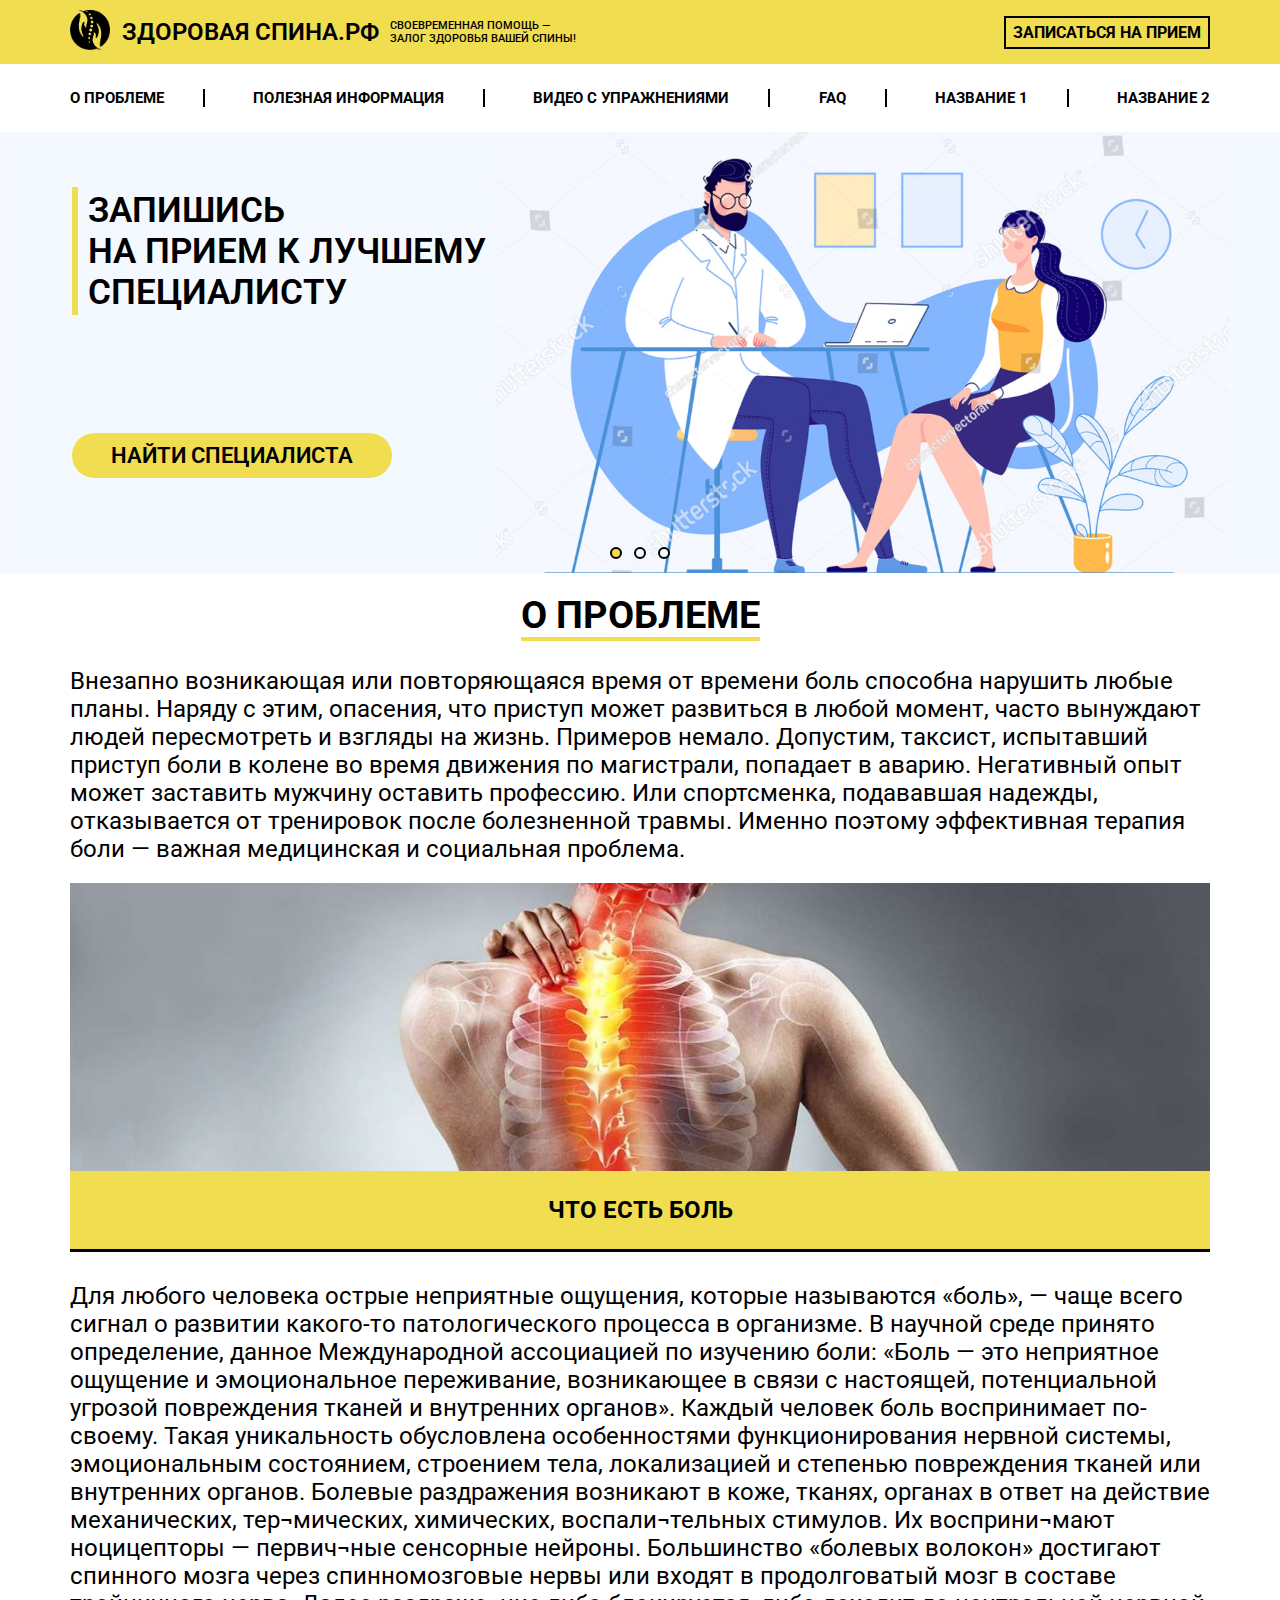
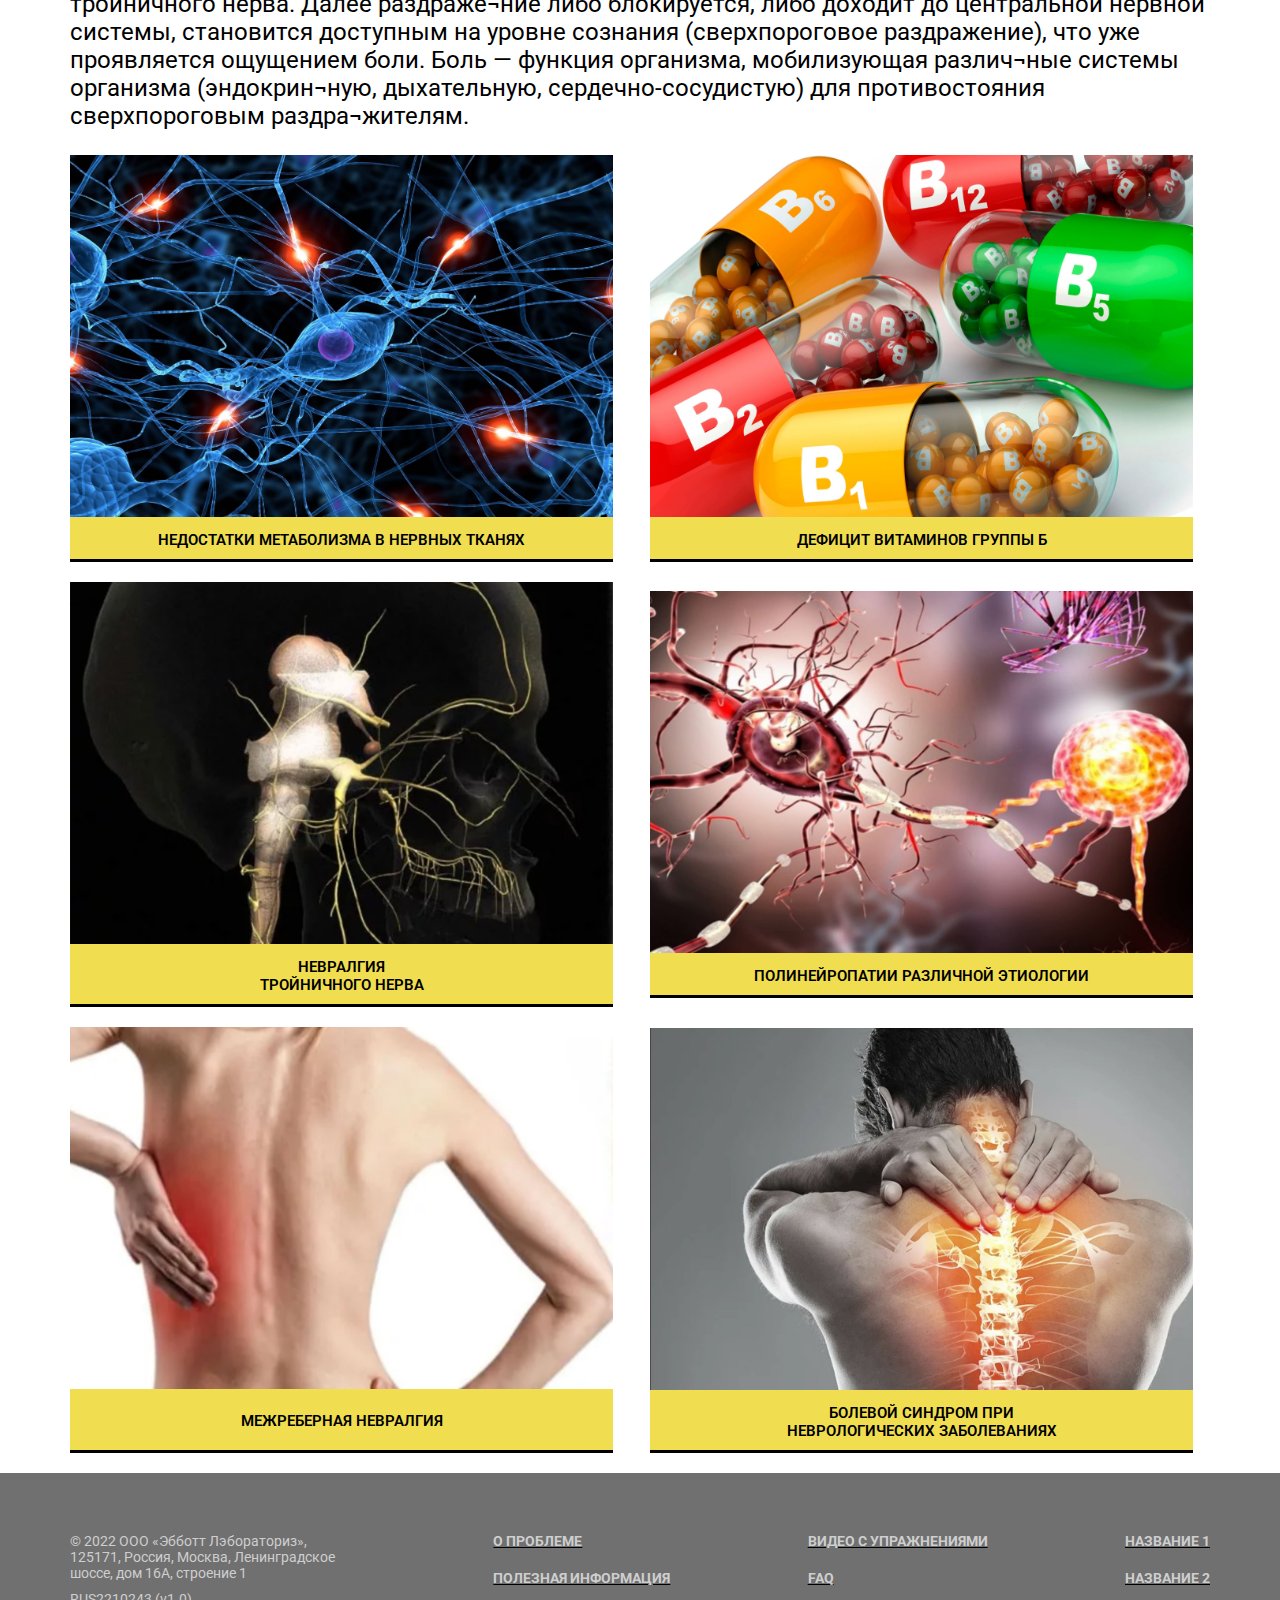
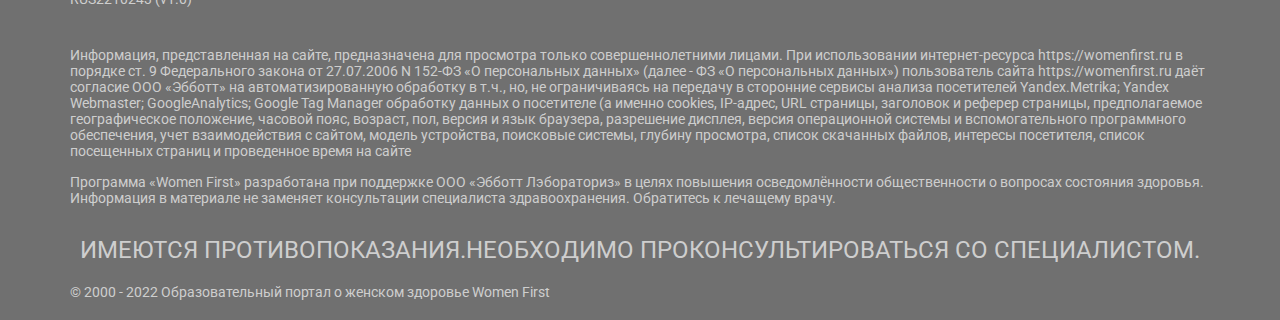
==== commit be3f6014: "Add files via upload" ====
--- a/index.html
+++ b/index.html
@@ -1,545 +1,597 @@
-<!DOCTYPE html>
-<html lang="en">
-  <head>
-    <meta charset="UTF-8" />
-    <meta http-equiv="X-UA-Compatible" content="IE=edge" />
-    <meta name="viewport" content="width=device-width, initial-scale=1.0" />
-    <link rel="preconnect" href="https://fonts.googleapis.com" />
-    <link rel="preconnect" href="https://fonts.gstatic.com" crossorigin />
-    <link rel="preconnect" href="https://fonts.googleapis.com" />
-    <link rel="preconnect" href="https://fonts.gstatic.com" crossorigin />
-    <link
-      rel="stylesheet"
-      href="https://unpkg.com/swiper@8/swiper-bundle.min.css"
-    />
-    <link
-      href="https://fonts.googleapis.com/css2?family=Roboto:wght@100;300;400;700;900&display=swap"
-      rel="stylesheet"
-    />
-
-    <link rel="stylesheet" href="assets/css/style.min.css" />
-    <link
-      rel="stylesheet"
-      href="https://cdnjs.cloudflare.com/ajax/libs/animate.css/4.1.1/animate.min.css"
-    />
-    <title>Document</title>
-  </head>
-
-  <body>
-    <header class="header">
-      <div class="container">
-        <div class="header__wrapper">
-          <a href="/" class="header__left-wrapper">
-            <span class="header__logo">
-              <span><img src="assets/icons/logo.png" alt="" /></span>
-            </span>
-            <div class="header__site-wrapper">
-              <span class="header__site">ЗДОРОВАЯ СПИНА.РФ</span>
-            </div>
-            <div class="header__help">
-              СВОЕВРЕМЕННАЯ ПОМОЩЬ — залог здоровья ВАШеЙ СПИНЫ!
-            </div>
-          </a>
-
-          <div class="header__button">
-            <a href="map.html">Записаться на прием</a>
-          </div>
-        </div>
-      </div>
-
-      <div class="hamburger">
-        <span></span>
-        <span></span>
-        <span></span>
-      </div>
-    </header>
-
-    <nav>
-      <div class="navigation">
-        <div class="container">
-          <div class="navigation__wrapper">
-            <div class="navigation__text-item">
-              <a class="navigation__link" href="about.html"
-                ><span> О проблеме</span></a
-              >
-            </div>
-            <div class="navigation__button">
-              <a href="map.html">Записаться на прием</a>
-            </div>
-            <div class="navigation__text-item">
-              <a class="navigation__link" href="#"
-                ><span>полезная информация</span></a
-              >
-            </div>
-            <div class="navigation__text-item">
-              <a class="navigation__link" href="#"
-                ><span>видео с упражнениями</span></a
-              >
-            </div>
-            <div class="navigation__text-item">
-              <a class="navigation__link" href="#"><span>FAQ</span></a>
-            </div>
-            <div class="navigation__text-item">
-              <a class="navigation__link" href="#"><span>НАЗВАНИЕ 1</span></a>
-            </div>
-            <div class="navigation__text-item">
-              <a class="navigation__link" href="#"><span>НАЗВАНИЕ 2</span></a>
-            </div>
-          </div>
-        </div>
-      </div>
-    </nav>
-
-    <section class="slider">
-      <div class="swiper">
-        <div class="swiper-wrapper">
-          <div class="swiper-slide">
-            <div class="slider_big">
-              <div class="container">
-                <div class="slider__wrapper">
-                  <div class="slider__high-content-wrapper">
-                    <div class="slider__line"></div>
-                    <div class="slider__text-wrapper">
-                      <h1>
-                        <span class="slider__text">ЗАПИШИСЬ </span>
-                        <br />
-                        <span class="slider__text">НА ПРИЕМ К ЛУЧШЕМУ</span>
-                        <span class="slider__text">СПЕЦИАЛИСТУ</span>
-                      </h1>
-                    </div>
-                  </div>
-                  <div class="slider__button">
-                    <a href="map.html">Найти специалиста</a>
-                  </div>
-                </div>
-              </div>
-              <img class="slider__img" src="assets/img/slider.png" alt="" />
-            </div>
-
-            <div class="slider__high-content-wrapper_small">
-              <div class="container">
-                <div class="slider__wrapper_top">
-                  <div class="slider__line slider__line-small"></div>
-                  <div class="slider__text-wrapper">
-                    <h1>
-                      <span class="slider__text"
-                        >ЗАПИШИСЬ НА ПРИЕМ К ЛУЧШЕМУ</span
-                      >
-                      <span class="slider__text">СПЕЦИАЛИСТУ</span>
-                    </h1>
-                  </div>
-                </div>
-
-                <div class="slider__image_small">
-                    <img class="slider__img" src="assets/img/slider.png" alt="" />
-                </div>
-
-                <div class="slider__button slider__button_small">
-                  <a href="map.html">Найти специалиста</a>
-                </div>
-              </div>
-            </div>
-          </div>
-          <div class="swiper-slide">
-            <div class="slider_big">
-              <div class="container">
-                <div class="slider__wrapper">
-                  <div class="slider__high-content-wrapper">
-                    <div class="slider__line"></div>
-                    <div class="slider__text-wrapper">
-                      <h1>
-                        <span class="slider__text">ЗАПИШИСЬ </span>
-                        <br />
-                        <span class="slider__text">НА ПРИЕМ К ЛУЧШЕМУ</span>
-                        <span class="slider__text">СПЕЦИАЛИСТУ</span>
-                      </h1>
-                    </div>
-                  </div>
-                  <div class="slider__button">
-                    <a href="map.html">Найти специалиста</a>
-                  </div>
-                </div>
-              </div>
-              <img class="slider__img" src="assets/img/slider.png" alt="" />
-            </div>
-
-            <div class="slider__high-content-wrapper_small">
-              <div class="container">
-                <div class="slider__wrapper_top">
-                  <div class="slider__line slider__line-small"></div>
-                  <div class="slider__text-wrapper">
-                    <h1>
-                      <span class="slider__text"
-                        >ЗАПИШИСЬ НА ПРИЕМ К ЛУЧШЕМУ</span
-                      >
-                      <span class="slider__text">СПЕЦИАЛИСТУ</span>
-                    </h1>
-                  </div>
-                </div>
-
-                <div class="slider__image_small">
-                    <img class="slider__img" src="assets/img/slider.png" alt="" />
-                </div>
-
-                <div class="slider__button slider__button_small">
-                  <a href="map.html">Найти специалиста</a>
-                </div>
-              </div>
-            </div>
-          </div>
-          <div class="swiper-slide">
-            <div class="slider_big">
-              <div class="container">
-                <div class="slider__wrapper">
-                  <div class="slider__high-content-wrapper">
-                    <div class="slider__line"></div>
-                    <div class="slider__text-wrapper">
-                      <h1>
-                        <span class="slider__text">ЗАПИШИСЬ </span>
-                        <br />
-                        <span class="slider__text">НА ПРИЕМ К ЛУЧШЕМУ</span>
-                        <span class="slider__text">СПЕЦИАЛИСТУ</span>
-                      </h1>
-                    </div>
-                  </div>
-                  <div class="slider__button">
-                    <a href="map.html">Найти специалиста</a>
-                  </div>
-                </div>
-              </div>
-              <img class="slider__img" src="assets/img/slider.png" alt="" />
-            </div>
-
-            <div class="slider__high-content-wrapper_small">
-              <div class="container">
-                <div class="slider__wrapper_top">
-                  <div class="slider__line slider__line-small"></div>
-                  <div class="slider__text-wrapper">
-                    <h1>
-                      <span class="slider__text"
-                        >ЗАПИШИСЬ НА ПРИЕМ К ЛУЧШЕМУ</span
-                      >
-                      <span class="slider__text">СПЕЦИАЛИСТУ</span>
-                    </h1>
-                  </div>
-                </div>
-
-                <div class="slider__image_small">
-                    <img class="slider__img" src="assets/img/slider.png" alt="" />
-                </div>
-
-                <div class="slider__button slider__button_small">
-                  <a href="map.html">Найти специалиста</a>
-                </div>
-              </div>
-            </div>
-          </div>
-        </div>
-
-        <div class="swiper-pagination swiper_small"></div>
-      </div>
-    </section>
-
-    <section class="problems">
-      <div class="container">
-        <div class="problems__header about-problem">
-          <h2><span>О проблеме</span></h2>
-        </div>
-        <div class="problems__main-wrapper">
-          <div class="problems__wrapper">
-            <div class="problems__cards">
-              <img src="assets/img/topic_1.jpg" alt="" />
-              <div class="problems__text-wrapper">
-                <div class="problems__cards-text problems__cards__meta">
-                  НЕДОСТАТКИ метаболизма в нервных тканях
-                </div>
-              </div>
-            </div>
-
-            <div class="problems__cards problems__cards_low">
-              <img src="assets/img/topic_4.jpg" alt="" />
-              <div class="problems__text-wrapper">
-                <div class="problems__cards-text problems__cards__vitamins">
-                  Дефицит витаминов группы Б
-                </div>
-              </div>
-            </div>
-          </div>
-
-          <div class="problems_wrapper">
-            <div class="problems__cards">
-              <img src="assets/img/topic_2.jpg" alt="" />
-              <div class="problems__text-wrapper">
-                <div class="problems__cards-text problems__skull">
-                  Невралгия тройничного нерва
-                </div>
-              </div>
-            </div>
-
-            <div class="problems__cards problems__cards_low">
-              <img src="assets/img/topic_5.jpg" alt="" />
-              <div class="problems__text-wrapper">
-                <div class="problems__cards-text problems__cards__different">
-                  Полинейропатии различной этиологии
-                </div>
-              </div>
-            </div>
-          </div>
-
-          <div class="problems__wrapper">
-            <div class="problems__cards">
-              <img src="assets/img/topic_3.jpg" alt="" />
-              <div class="problems__text-wrapper">
-                <div class="problems__cards-text problems__back">
-                  Межреберная невралгия
-                </div>
-              </div>
-            </div>
-
-            <div class="problems__cards problems__cards_low">
-              <img src="assets/img/topic_6.jpg" alt="" />
-              <div class="problems__text-wrapper">
-                <div class="problems__cards-text problems__cards-text_width">
-                  Болевой синдром при неврологических заболеваниях
-                </div>
-              </div>
-            </div>
-          </div>
-        </div>
-      </div>
-    </section>
-
-    <section class="question">
-      <div class="container">
-        <div class="question__header">
-          <h2><span>РАСПРОСТРАНЕННЫЕ ВОПРОСЫ</span></h2>
-        </div>
-        <div class="question__popup">
-          <div class="question__subheader-wrapper">
-            <div class="question__header__text">
-              Как витамины группы В помогают избавиться от боли?
-            </div>
-            <div class="question__tab__text">
-              Витамины группы В традиционно используются для лечения различных
-              заболеваний периферической нервной системы, так как известно, что
-              дефицит витаминов В1 (тиамин), В6 (пиридоксин) и В12 (кобаламин)
-              приводит к развитию поражения периферических нервов. Особенно
-              широко применяются комбинации витаминов В1, В6 и В12 для лечения
-              периферических болевых синдромов. Вместе с тем до сих пор
-              сохраняется скептическое отношение к их терапевтическим
-              возможностям при лечении болевых синдромов из–за существующей
-              точки зрения, что их эффективность определяется, скорее всего,
-              плацебо–эффектом. В руководстве «Боль», которое вышло из печати в
-              2009 г., витамины группы В, как препараты для лечения различных
-              болевых синдромов, не упоминаются [1]. В связи с этим имеется
-              необходимость рассмотреть данные экспериментальных и клинических
-              исследований по изучению эффективности витаминов группы В при
-              лечении периферических болевых синдромов различной этиологии.
-            </div>
-          </div>
-
-          <div class="question__subheader-wrapper">
-            <div class="question__header__text">
-              От чего может возникнуть болевой синдром?
-            </div>
-            <div class="question__tab__text">
-              Витамины группы В традиционно используются для лечения различных
-              заболеваний периферической нервной системы, так как известно, что
-              дефицит витаминов В1 (тиамин), В6 (пиридоксин) и В12 (кобаламин)
-              приводит к развитию поражения периферических нервов. Особенно
-              широко применяются комбинации витаминов В1, В6 и В12 для лечения
-              периферических болевых синдромов. Вместе с тем до сих пор
-              сохраняется скептическое отношение к их терапевтическим
-              возможностям при лечении болевых синдромов из–за существующей
-              точки зрения, что их эффективность определяется, скорее всего,
-              плацебо–эффектом. В руководстве «Боль», которое вышло из печати в
-              2009 г., витамины группы В, как препараты для лечения различных
-              болевых синдромов, не упоминаются [1]. В связи с этим имеется
-              необходимость рассмотреть данные экспериментальных и клинических
-              исследований по изучению эффективности витаминов группы В при
-              лечении периферических болевых синдромов различной этиологии.
-            </div>
-          </div>
-
-          <div class="question__subheader-wrapper">
-            <div class="question__header__text">
-              Что такое межрёберная невралгия?
-            </div>
-            <div class="question__tab__text">
-              Витамины группы В традиционно используются для лечения различных
-              заболеваний периферической нервной системы, так как известно, что
-              дефицит витаминов В1 (тиамин), В6 (пиридоксин) и В12 (кобаламин)
-              приводит к развитию поражения периферических нервов. Особенно
-              широко применяются комбинации витаминов В1, В6 и В12 для лечения
-              периферических болевых синдромов. Вместе с тем до сих пор
-              сохраняется скептическое отношение к их терапевтическим
-              возможностям при лечении болевых синдромов из–за существующей
-              точки зрения, что их эффективность определяется, скорее всего,
-              плацебо–эффектом. В руководстве «Боль», которое вышло из печати в
-              2009 г., витамины группы В, как препараты для лечения различных
-              болевых синдромов, не упоминаются [1]. В связи с этим имеется
-              необходимость рассмотреть данные экспериментальных и клинических
-              исследований по изучению эффективности витаминов группы В при
-              лечении периферических болевых синдромов различной этиологии.
-            </div>
-          </div>
-
-          <div class="question__subheader-wrapper">
-            <div class="question__header__text">
-              Возможно ли восстановить нервную ткань?
-            </div>
-            <div class="question__tab__text">
-              Витамины группы В традиционно используются для лечения различных
-              заболеваний периферической нервной системы, так как известно, что
-              дефицит витаминов В1 (тиамин), В6 (пиридоксин) и В12 (кобаламин)
-              приводит к развитию поражения периферических нервов. Особенно
-              широко применяются комбинации витаминов В1, В6 и В12 для лечения
-              периферических болевых синдромов. Вместе с тем до сих пор
-              сохраняется скептическое отношение к их терапевтическим
-              возможностям при лечении болевых синдромов из–за существующей
-              точки зрения, что их эффективность определяется, скорее всего,
-              плацебо–эффектом. В руководстве «Боль», которое вышло из печати в
-              2009 г., витамины группы В, как препараты для лечения различных
-              болевых синдромов, не упоминаются [1]. В связи с этим имеется
-              необходимость рассмотреть данные экспериментальных и клинических
-              исследований по изучению эффективности витаминов группы В при
-              лечении периферических болевых синдромов различной этиологии.
-            </div>
-          </div>
-
-          <div class="question__subheader-wrapper">
-            <div class="question__header__text">
-              Как быстро можно избавиться от боли в спине?
-            </div>
-            <div class="question__tab__text">
-              Витамины группы В традиционно используются для лечения различных
-              заболеваний периферической нервной системы, так как известно, что
-              дефицит витаминов В1 (тиамин), В6 (пиридоксин) и В12 (кобаламин)
-              приводит к развитию поражения периферических нервов. Особенно
-              широко применяются комбинации витаминов В1, В6 и В12 для лечения
-              периферических болевых синдромов. Вместе с тем до сих пор
-              сохраняется скептическое отношение к их терапевтическим
-              возможностям при лечении болевых синдромов из–за существующей
-              точки зрения, что их эффективность определяется, скорее всего,
-              плацебо–эффектом. В руководстве «Боль», которое вышло из печати в
-              2009 г., витамины группы В, как препараты для лечения различных
-              болевых синдромов, не упоминаются [1]. В связи с этим имеется
-              необходимость рассмотреть данные экспериментальных и клинических
-              исследований по изучению эффективности витаминов группы В при
-              лечении периферических болевых синдромов различной этиологии.
-            </div>
-          </div>
-
-          <div class="question__subheader-wrapper">
-            <div class="question__header__text">
-              Есть ли побочные действия у Нейромультивита?
-            </div>
-            <div class="question__tab__text">
-              Витамины группы В традиционно используются для лечения различных
-              заболеваний периферической нервной системы, так как известно, что
-              дефицит витаминов В1 (тиамин), В6 (пиридоксин) и В12 (кобаламин)
-              приводит к развитию поражения периферических нервов. Особенно
-              широко применяются комбинации витаминов В1, В6 и В12 для лечения
-              периферических болевых синдромов. Вместе с тем до сих пор
-              сохраняется скептическое отношение к их терапевтическим
-              возможностям при лечении болевых синдромов из–за существующей
-              точки зрения, что их эффективность определяется, скорее всего,
-              плацебо–эффектом. В руководстве «Боль», которое вышло из печати в
-              2009 г., витамины группы В, как препараты для лечения различных
-              болевых синдромов, не упоминаются [1]. В связи с этим имеется
-              необходимость рассмотреть данные экспериментальных и клинических
-              исследований по изучению эффективности витаминов группы В при
-              лечении периферических болевых синдромов различной этиологии.
-            </div>
-          </div>
-        </div>
-      </div>
-    </section>
-
-    <footer class="footer">
-      <div class="container">
-        <div class="footer__wrapper_main">
-          <div class="footer__wrapper">
-            <div class="footer__text_left">
-              <div class="footer__text footer__text_top">
-                © 2022 ООО «Эбботт Лэбораториз», 125171, Россия, Москва,
-                Ленинградское шоссе, дом 16А, строение 1
-              </div>
-              <div class="footer__text footer__text_margin">
-                RUS2210243 (v1.0)
-              </div>
-            </div>
-
-            <div class="footer__text-right footer__text-right_margin">
-              <div class="footer__text">
-                <a href="">О проблеме</a>
-              </div>
-
-              <div class="footer__text">
-                <a href="">полезная информация</a>
-              </div>
-            </div>
-
-            <div class="footer__text-right">
-              <div class="footer__text">
-                <a href="">видео с упражнениями</a>
-              </div>
-
-              <div class="footer__text">
-                <a href="">FAQ</a>
-              </div>
-            </div>
-
-            <div class="footer__text-right">
-              <div class="footer__text">
-                <a href="">НАЗВАНИЕ 1</a>
-              </div>
-
-              <div class="footer__text">
-                <a href="">НАЗВАНИЕ 2</a>
-              </div>
-            </div>
-          </div>
-
-          <div class="footer__text footer__text-middle">
-            Информация, представленная на сайте, предназначена для просмотра
-            только совершеннолетними лицами. При использовании интернет-ресурса
-            https://womenfirst.ru в порядке ст. 9 Федерального закона от
-            27.07.2006 N 152-ФЗ «О персональных данных» (далее - ФЗ «О
-            персональных данных») пользователь сайта https://womenfirst.ru даёт
-            согласие ООО «Эбботт» на автоматизированную обработку в т.ч., но, не
-            ограничиваясь на передачу в сторонние сервисы анализа посетителей
-            Yandex.Metrika; Yandex Webmaster; GoogleAnalytics; Google Tag
-            Manager обработку данных о посетителе (а именно cookies, IР-адрес,
-            URL страницы, заголовок и реферер страницы, предполагаемое
-            географическое положение, часовой пояс, возраст, пол, версия и язык
-            браузера, разрешение дисплея, версия операционной системы и
-            вспомогательного программного обеспечения, учет взаимодействия с
-            сайтом, модель устройства, поисковые системы, глубину просмотра,
-            список скачанных файлов, интересы посетителя, список посещенных
-            страниц и проведенное время на сайте
-          </div>
-
-          <div class="footer__text footer__text_middle-bottom">
-            Программа «Women First» разработана при поддержке ООО «Эбботт
-            Лэбораториз» в целях повышения осведомлённости общественности о
-            вопросах состояния здоровья. Информация в материале не заменяет
-            консультации специалиста здравоохранения. Обратитесь к лечащему
-            врачу.
-          </div>
-          <div class="footer__text footer__text_bottom">
-            имеются противопоказания.необходимо проконсультироваться со
-            специалистом.
-          </div>
-
-          <div class="footer__text footer__text_bottom_small">
-            © 2000 - 2022 Образовательный портал о женском здоровье Women First
-          </div>
-        </div>
-      </div>
-    </footer>
-
-    <script src="https://unpkg.com/swiper@8/swiper-bundle.min.js"></script>
-    <script src="script.js"></script>
-  </body>
-</html>
+<!DOCTYPE html>
+<html lang="en">
+  <head>
+    <meta charset="UTF-8" />
+    <meta http-equiv="X-UA-Compatible" content="IE=edge" />
+    <meta name="viewport" content="width=device-width, initial-scale=1.0" />
+    <link rel="preconnect" href="https://fonts.googleapis.com" />
+    <link rel="preconnect" href="https://fonts.gstatic.com" crossorigin />
+    <link rel="preconnect" href="https://fonts.googleapis.com" />
+    <link rel="preconnect" href="https://fonts.gstatic.com" crossorigin />
+    <link
+      rel="stylesheet"
+      href="https://unpkg.com/swiper@8/swiper-bundle.min.css"
+    />
+    <link
+      href="https://fonts.googleapis.com/css2?family=Roboto:wght@100;300;400;700;900&display=swap"
+      rel="stylesheet"
+    />
+
+    <link rel="stylesheet" href="assets/css/style.min.css" />
+    <link
+      rel="stylesheet"
+      href="https://cdnjs.cloudflare.com/ajax/libs/animate.css/4.1.1/animate.min.css"
+    />
+    <title>Document</title>
+  </head>
+
+  <body>
+    <header class="header">
+      <div class="container">
+        <div class="header__wrapper">
+          <div class="header__left-wrapper">
+            <div class="header__logo">
+              <a href="index.html"
+                ><img src="assets/icons/logo.png" alt=""
+              /></a>
+            </div>
+            <div class="header__site-wrapper">
+              <a href="index.html" class="header__site">ЗДОРОВАЯ СПИНА.РФ</a>
+            </div>
+            <div class="header__help">
+              СВОЕВРЕМЕННАЯ ПОМОЩЬ — залог здоровья ВАШеЙ СПИНЫ!
+            </div>
+          </div>
+
+          <div class="header__button">
+            <a href="map.html">Записаться на прием</a>
+          </div>
+        </div>
+      </div>
+
+      <div class="hamburger">
+        <span></span>
+        <span></span>
+        <span></span>
+      </div>
+    </header>
+
+    <nav>
+      <div class="navigation">
+        <div class="container">
+          <div class="navigation__wrapper">
+            <div class="navigation__text-item">
+              <a class="navigation__link" href="about.html"
+                ><span> О проблеме</span></a
+              >
+            </div>
+            <div class="navigation__text-item">
+              <a class="navigation__link" href="#"
+                ><span>полезная информация</span></a
+              >
+            </div>
+            <div class="navigation__text-item">
+              <a class="navigation__link" href="#"
+                ><span>видео с упражнениями</span></a
+              >
+            </div>
+            <div class="navigation__text-item">
+              <a class="navigation__link" href="#"><span>FAQ</span></a>
+            </div>
+            <div class="navigation__text-item">
+              <a class="navigation__link" href="#"><span>НАЗВАНИЕ 1</span></a>
+            </div>
+            <div class="navigation__text-item">
+              <a class="navigation__link" href="#"><span>НАЗВАНИЕ 2</span></a>
+            </div>
+            <div class="navigation__button">
+              <a href="map.html">Записаться на прием</a>
+            </div>
+          </div>
+        </div>
+      </div>
+    </nav>
+
+    <section class="slider">
+      <div class="swiper">
+        <div class="swiper-wrapper">
+          <div class="swiper-slide">
+            <div class="slider_big">
+              <div class="container">
+                <div class="slider__wrapper">
+                  <div class="slider__high-content-wrapper">
+                    <div class="slider__line"></div>
+                    <div class="slider__text-wrapper">
+                      <h1>
+                        <span class="slider__text">ЗАПИШИСЬ </span>
+                        <br />
+                        <span class="slider__text">НА ПРИЕМ К ЛУЧШЕМУ</span>
+                        <span class="slider__text">СПЕЦИАЛИСТУ</span>
+                      </h1>
+                    </div>
+                  </div>
+                  <div class="slider__button">
+                    <a href="map.html">Найти специалиста</a>
+                  </div>
+                </div>
+              </div>
+              <img src="assets/img/slider.jpg" alt="" />
+            </div>
+
+            <div class="slider__high-content-wrapper_small">
+              <div class="container">
+                <div class="slider__wrapper_top">
+                  <div class="slider__line slider__line-small"></div>
+                  <div class="slider__text-wrapper">
+                    <h1>
+                      <span class="slider__text"
+                        >ЗАПИШИСЬ НА ПРИЕМ К ЛУЧШЕМУ</span
+                      >
+                      <span class="slider__text">СПЕЦИАЛИСТУ</span>
+                    </h1>
+                  </div>
+                </div>
+
+                <div class="slider__image_small">
+                  <img src="./assets/img/slider_1.jpg" alt="" />
+                </div>
+
+                <div class="slider__button slider__button_small">
+                  <a href="map.html">Найти специалиста</a>
+                </div>
+              </div>
+            </div>
+          </div>
+          <div class="swiper-slide">
+            <div class="slider_big">
+              <div class="container">
+                <div class="slider__wrapper">
+                  <div class="slider__high-content-wrapper">
+                    <div class="slider__line"></div>
+                    <div class="slider__text-wrapper">
+                      <h1>
+                        <span class="slider__text">ЗАПИШИСЬ </span>
+                        <br />
+                        <span class="slider__text">НА ПРИЕМ К ЛУЧШЕМУ</span>
+                        <span class="slider__text">СПЕЦИАЛИСТУ</span>
+                      </h1>
+                    </div>
+                  </div>
+                  <div class="slider__button">
+                    <a href="map.html">Найти специалиста</a>
+                  </div>
+                </div>
+              </div>
+              <img src="assets/img/slider.jpg" alt="" />
+            </div>
+
+            <div class="slider__high-content-wrapper_small">
+              <div class="container">
+                <div class="slider__wrapper_top">
+                  <div class="slider__line slider__line-small"></div>
+                  <div class="slider__text-wrapper">
+                    <h1>
+                      <span class="slider__text"
+                        >ЗАПИШИСЬ НА ПРИЕМ К ЛУЧШЕМУ</span
+                      >
+                      <span class="slider__text">СПЕЦИАЛИСТУ</span>
+                    </h1>
+                  </div>
+                </div>
+
+                <div class="slider__image_small">
+                  <img src="./assets/img/slider_1.jpg" alt="" />
+                </div>
+
+                <div class="slider__button slider__button_small">
+                  <a href="map.html">Найти специалиста</a>
+                </div>
+              </div>
+            </div>
+          </div>
+          <div class="swiper-slide">
+            <div class="slider_big">
+              <div class="container">
+                <div class="slider__wrapper">
+                  <div class="slider__high-content-wrapper">
+                    <div class="slider__line"></div>
+                    <div class="slider__text-wrapper">
+                      <h1>
+                        <span class="slider__text">ЗАПИШИСЬ </span>
+                        <br />
+                        <span class="slider__text">НА ПРИЕМ К ЛУЧШЕМУ</span>
+                        <span class="slider__text">СПЕЦИАЛИСТУ</span>
+                      </h1>
+                    </div>
+                  </div>
+                  <div class="slider__button">
+                    <a href="map.html">Найти специалиста</a>
+                  </div>
+                </div>
+              </div>
+              <img src="assets/img/slider.jpg" alt="" />
+            </div>
+
+            <div class="slider__high-content-wrapper_small">
+              <div class="container">
+                <div class="slider__wrapper_top">
+                  <div class="slider__line slider__line-small"></div>
+                  <div class="slider__text-wrapper">
+                    <h1>
+                      <span class="slider__text"
+                        >ЗАПИШИСЬ НА ПРИЕМ К ЛУЧШЕМУ</span
+                      >
+                      <span class="slider__text">СПЕЦИАЛИСТУ</span>
+                    </h1>
+                  </div>
+                </div>
+
+                <div class="slider__image_small">
+                  <img src="./assets/img/slider_1.jpg" alt="" />
+                </div>
+
+                <div class="slider__button slider__button_small">
+                  <a href="map.html">Найти специалиста</a>
+                </div>
+              </div>
+            </div>
+          </div>
+        </div>
+
+        <div class="swiper-pagination swiper_small"></div>
+      </div>
+    </section>
+
+    <section class="problems">
+      <div class="container">
+        <div class="problems__header about-problem">
+          <h2><span>О проблеме</span></h2>
+        </div>
+        <p class="problems__txt-descr">
+          Внезапно возникающая или повторяющаяся время от времени боль способна
+          нарушить любые планы. Наряду с этим, опасения, что приступ может
+          развиться в любой момент, часто вынуждают людей пересмотреть и взгляды
+          на жизнь. Примеров немало. Допустим, таксист, испытавший приступ боли
+          в колене во время движения по магистрали, попадает в аварию.
+          Негативный опыт может заставить мужчину оставить профессию. Или
+          спортсменка, подававшая надежды, отказывается от тренировок после
+          болезненной травмы. Именно поэтому эффективная терапия боли — важная
+          медицинская и социальная проблема.
+        </p>
+        <div class="problems__cards" style="margin-top: 20px">
+          <img src="assets/img/map_cut.jpg" alt="" style="width: 100%" />
+          <div class="problems__text-wrapper" style="width: 100%">
+            <div
+              class="problems__cards-text problems__cards__meta"
+              style="
+                text-transform: uppercase;
+                font-weight: bold;
+                font-size: 24px;
+                padding: 15px 0;
+              "
+            >
+              что есть боль
+            </div>
+          </div>
+        </div>
+
+        <p class="problems__txt-descr">
+          Для любого человека острые неприятные ощущения, которые называются
+          «боль», — чаще всего сигнал о развитии какого-то патологического
+          процесса в организме. В научной среде принято определение, данное
+          Международной ассоциацией по изучению боли: «Боль — это неприятное
+          ощущение и эмоциональное переживание, возникающее в связи с настоящей,
+          потенциальной угрозой повреждения тканей и внутренних органов». Каждый
+          человек боль воспринимает по-своему. Такая уникальность обусловлена
+          особенностями функционирования нервной системы, эмоциональным
+          состоянием, строением тела, локализацией и степенью повреждения тканей
+          или внутренних органов. Болевые раздражения возникают в коже, тканях,
+          органах в ответ на действие механических, тер¬мических, химических,
+          воспали¬тельных стимулов. Их восприни¬мают ноцицепторы — первич¬ные
+          сенсорные нейроны. Большинство «болевых волокон» достигают спинного
+          мозга через спинномозговые нервы или входят в продолговатый мозг в
+          составе тройничного нерва. Далее раздраже¬ние либо блокируется, либо
+          доходит до центральной нервной системы, становится доступным на уровне
+          сознания (сверхпороговое раздражение), что уже проявляется ощущением
+          боли. Боль — функция организма, мобилизующая различ¬ные системы
+          организма (эндокрин¬ную, дыхательную, сердечно-сосудистую) для
+          противостояния сверхпороговым раздра¬жителям.
+        </p>
+        <div class="problems__main-wrapper">
+          <div class="problems__wrapper">
+            <div class="problems__cards">
+              <img src="assets/img/topic_1.jpg" alt="" />
+              <div class="problems__text-wrapper">
+                <div class="problems__cards-text problems__cards__meta">
+                  НЕДОСТАТКИ метаболизма в нервных тканях
+                </div>
+              </div>
+            </div>
+
+            <div class="problems__cards problems__cards_low">
+              <img src="assets/img/topic_4.jpg" alt="" />
+              <div class="problems__text-wrapper">
+                <div class="problems__cards-text problems__cards__vitamins">
+                  Дефицит витаминов группы Б
+                </div>
+              </div>
+            </div>
+          </div>
+
+          <div class="problems__wrapper">
+            <div class="problems__cards">
+              <img src="assets/img/topic_2.jpg" alt="" />
+              <div class="problems__text-wrapper">
+                <div class="problems__cards-text problems__skull">
+                  Невралгия тройничного нерва
+                </div>
+              </div>
+            </div>
+
+            <div class="problems__cards problems__cards_low">
+              <img src="assets/img/topic_5.jpg" alt="" />
+              <div class="problems__text-wrapper">
+                <div class="problems__cards-text problems__cards__different">
+                  Полинейропатии различной этиологии
+                </div>
+              </div>
+            </div>
+          </div>
+
+          <div class="problems__wrapper">
+            <div class="problems__cards">
+              <img src="assets/img/topic_3.jpg" alt="" />
+              <div class="problems__text-wrapper">
+                <div class="problems__cards-text problems__back">
+                  Межреберная невралгия
+                </div>
+              </div>
+            </div>
+
+            <div class="problems__cards problems__cards_low">
+              <img src="assets/img/topic_6.jpg" alt="" />
+              <div class="problems__text-wrapper">
+                <div class="problems__cards-text problems__cards-text_width">
+                  Болевой синдром при неврологических заболеваниях
+                </div>
+              </div>
+            </div>
+          </div>
+        </div>
+      </div>
+    </section>
+
+    <section class="question" style="display: none">
+      <div class="container">
+        <div class="question__header">
+          <h2><span>РАСПРОСТРАНЕННЫЕ ВОПРОСЫ</span></h2>
+        </div>
+        <div class="question__popup">
+          <div class="question__subheader-wrapper">
+            <div class="question__header__text">
+              Как витамины группы В помогают избавиться от боли?
+            </div>
+            <div class="question__tab__text">
+              Витамины группы В традиционно используются для лечения различных
+              заболеваний периферической нервной системы, так как известно, что
+              дефицит витаминов В1 (тиамин), В6 (пиридоксин) и В12 (кобаламин)
+              приводит к развитию поражения периферических нервов. Особенно
+              широко применяются комбинации витаминов В1, В6 и В12 для лечения
+              периферических болевых синдромов. Вместе с тем до сих пор
+              сохраняется скептическое отношение к их терапевтическим
+              возможностям при лечении болевых синдромов из–за существующей
+              точки зрения, что их эффективность определяется, скорее всего,
+              плацебо–эффектом. В руководстве «Боль», которое вышло из печати в
+              2009 г., витамины группы В, как препараты для лечения различных
+              болевых синдромов, не упоминаются [1]. В связи с этим имеется
+              необходимость рассмотреть данные экспериментальных и клинических
+              исследований по изучению эффективности витаминов группы В при
+              лечении периферических болевых синдромов различной этиологии.
+            </div>
+          </div>
+
+          <div class="question__subheader-wrapper">
+            <div class="question__header__text">
+              От чего может возникнуть болевой синдром?
+            </div>
+            <div class="question__tab__text">
+              Витамины группы В традиционно используются для лечения различных
+              заболеваний периферической нервной системы, так как известно, что
+              дефицит витаминов В1 (тиамин), В6 (пиридоксин) и В12 (кобаламин)
+              приводит к развитию поражения периферических нервов. Особенно
+              широко применяются комбинации витаминов В1, В6 и В12 для лечения
+              периферических болевых синдромов. Вместе с тем до сих пор
+              сохраняется скептическое отношение к их терапевтическим
+              возможностям при лечении болевых синдромов из–за существующей
+              точки зрения, что их эффективность определяется, скорее всего,
+              плацебо–эффектом. В руководстве «Боль», которое вышло из печати в
+              2009 г., витамины группы В, как препараты для лечения различных
+              болевых синдромов, не упоминаются [1]. В связи с этим имеется
+              необходимость рассмотреть данные экспериментальных и клинических
+              исследований по изучению эффективности витаминов группы В при
+              лечении периферических болевых синдромов различной этиологии.
+            </div>
+          </div>
+
+          <div class="question__subheader-wrapper">
+            <div class="question__header__text">
+              Что такое межрёберная невралгия?
+            </div>
+            <div class="question__tab__text">
+              Витамины группы В традиционно используются для лечения различных
+              заболеваний периферической нервной системы, так как известно, что
+              дефицит витаминов В1 (тиамин), В6 (пиридоксин) и В12 (кобаламин)
+              приводит к развитию поражения периферических нервов. Особенно
+              широко применяются комбинации витаминов В1, В6 и В12 для лечения
+              периферических болевых синдромов. Вместе с тем до сих пор
+              сохраняется скептическое отношение к их терапевтическим
+              возможностям при лечении болевых синдромов из–за существующей
+              точки зрения, что их эффективность определяется, скорее всего,
+              плацебо–эффектом. В руководстве «Боль», которое вышло из печати в
+              2009 г., витамины группы В, как препараты для лечения различных
+              болевых синдромов, не упоминаются [1]. В связи с этим имеется
+              необходимость рассмотреть данные экспериментальных и клинических
+              исследований по изучению эффективности витаминов группы В при
+              лечении периферических болевых синдромов различной этиологии.
+            </div>
+          </div>
+
+          <div class="question__subheader-wrapper">
+            <div class="question__header__text">
+              Возможно ли восстановить нервную ткань?
+            </div>
+            <div class="question__tab__text">
+              Витамины группы В традиционно используются для лечения различных
+              заболеваний периферической нервной системы, так как известно, что
+              дефицит витаминов В1 (тиамин), В6 (пиридоксин) и В12 (кобаламин)
+              приводит к развитию поражения периферических нервов. Особенно
+              широко применяются комбинации витаминов В1, В6 и В12 для лечения
+              периферических болевых синдромов. Вместе с тем до сих пор
+              сохраняется скептическое отношение к их терапевтическим
+              возможностям при лечении болевых синдромов из–за существующей
+              точки зрения, что их эффективность определяется, скорее всего,
+              плацебо–эффектом. В руководстве «Боль», которое вышло из печати в
+              2009 г., витамины группы В, как препараты для лечения различных
+              болевых синдромов, не упоминаются [1]. В связи с этим имеется
+              необходимость рассмотреть данные экспериментальных и клинических
+              исследований по изучению эффективности витаминов группы В при
+              лечении периферических болевых синдромов различной этиологии.
+            </div>
+          </div>
+
+          <div class="question__subheader-wrapper">
+            <div class="question__header__text">
+              Как быстро можно избавиться от боли в спине?
+            </div>
+            <div class="question__tab__text">
+              Витамины группы В традиционно используются для лечения различных
+              заболеваний периферической нервной системы, так как известно, что
+              дефицит витаминов В1 (тиамин), В6 (пиридоксин) и В12 (кобаламин)
+              приводит к развитию поражения периферических нервов. Особенно
+              широко применяются комбинации витаминов В1, В6 и В12 для лечения
+              периферических болевых синдромов. Вместе с тем до сих пор
+              сохраняется скептическое отношение к их терапевтическим
+              возможностям при лечении болевых синдромов из–за существующей
+              точки зрения, что их эффективность определяется, скорее всего,
+              плацебо–эффектом. В руководстве «Боль», которое вышло из печати в
+              2009 г., витамины группы В, как препараты для лечения различных
+              болевых синдромов, не упоминаются [1]. В связи с этим имеется
+              необходимость рассмотреть данные экспериментальных и клинических
+              исследований по изучению эффективности витаминов группы В при
+              лечении периферических болевых синдромов различной этиологии.
+            </div>
+          </div>
+
+          <div class="question__subheader-wrapper">
+            <div class="question__header__text">
+              Есть ли побочные действия у Нейромультивита?
+            </div>
+            <div class="question__tab__text">
+              Витамины группы В традиционно используются для лечения различных
+              заболеваний периферической нервной системы, так как известно, что
+              дефицит витаминов В1 (тиамин), В6 (пиридоксин) и В12 (кобаламин)
+              приводит к развитию поражения периферических нервов. Особенно
+              широко применяются комбинации витаминов В1, В6 и В12 для лечения
+              периферических болевых синдромов. Вместе с тем до сих пор
+              сохраняется скептическое отношение к их терапевтическим
+              возможностям при лечении болевых синдромов из–за существующей
+              точки зрения, что их эффективность определяется, скорее всего,
+              плацебо–эффектом. В руководстве «Боль», которое вышло из печати в
+              2009 г., витамины группы В, как препараты для лечения различных
+              болевых синдромов, не упоминаются [1]. В связи с этим имеется
+              необходимость рассмотреть данные экспериментальных и клинических
+              исследований по изучению эффективности витаминов группы В при
+              лечении периферических болевых синдромов различной этиологии.
+            </div>
+          </div>
+        </div>
+      </div>
+    </section>
+
+    <footer class="footer">
+      <div class="container">
+        <div class="footer__wrapper_main">
+          <div class="footer__wrapper">
+            <div class="footer__text_left">
+              <div class="footer__text footer__text_top">
+                © 2022 ООО «Эбботт Лэбораториз», 125171, Россия, Москва,
+                Ленинградское шоссе, дом 16А, строение 1
+              </div>
+              <div class="footer__text footer__text_margin">
+                RUS2210243 (v1.0)
+              </div>
+            </div>
+
+            <div class="footer__text-right footer__text-right_margin">
+              <div class="footer__text">
+                <a href="">О проблеме</a>
+              </div>
+
+              <div class="footer__text">
+                <a href="">полезная информация</a>
+              </div>
+            </div>
+
+            <div class="footer__text-right">
+              <div class="footer__text">
+                <a href="">видео с упражнениями</a>
+              </div>
+
+              <div class="footer__text">
+                <a href="">FAQ</a>
+              </div>
+            </div>
+
+            <div class="footer__text-right">
+              <div class="footer__text">
+                <a href="">НАЗВАНИЕ 1</a>
+              </div>
+
+              <div class="footer__text">
+                <a href="">НАЗВАНИЕ 2</a>
+              </div>
+            </div>
+          </div>
+
+          <div class="footer__text footer__text-middle">
+            Информация, представленная на сайте, предназначена для просмотра
+            только совершеннолетними лицами. При использовании интернет-ресурса
+            https://womenfirst.ru в порядке ст. 9 Федерального закона от
+            27.07.2006 N 152-ФЗ «О персональных данных» (далее - ФЗ «О
+            персональных данных») пользователь сайта https://womenfirst.ru даёт
+            согласие ООО «Эбботт» на автоматизированную обработку в т.ч., но, не
+            ограничиваясь на передачу в сторонние сервисы анализа посетителей
+            Yandex.Metrika; Yandex Webmaster; GoogleAnalytics; Google Tag
+            Manager обработку данных о посетителе (а именно cookies, IР-адрес,
+            URL страницы, заголовок и реферер страницы, предполагаемое
+            географическое положение, часовой пояс, возраст, пол, версия и язык
+            браузера, разрешение дисплея, версия операционной системы и
+            вспомогательного программного обеспечения, учет взаимодействия с
+            сайтом, модель устройства, поисковые системы, глубину просмотра,
+            список скачанных файлов, интересы посетителя, список посещенных
+            страниц и проведенное время на сайте
+          </div>
+
+          <div class="footer__text footer__text_middle-bottom">
+            Программа «Women First» разработана при поддержке ООО «Эбботт
+            Лэбораториз» в целях повышения осведомлённости общественности о
+            вопросах состояния здоровья. Информация в материале не заменяет
+            консультации специалиста здравоохранения. Обратитесь к лечащему
+            врачу.
+          </div>
+          <div class="footer__text footer__text_bottom">
+            имеются противопоказания.необходимо проконсультироваться со
+            специалистом.
+          </div>
+
+          <div class="footer__text footer__text_bottom_small">
+            © 2000 - 2022 Образовательный портал о женском здоровье Women First
+          </div>
+        </div>
+      </div>
+    </footer>
+
+    <script src="https://unpkg.com/swiper@8/swiper-bundle.min.js"></script>
+    <script src="script.js"></script>
+  </body>
+</html>
--- a/assets/css/style.min.css
+++ b/assets/css/style.min.css
@@ -1,1730 +1,1735 @@
-* {
-  font-family: "Roboto", sans-serif;
-  margin: 0;
-  padding: 0;
-  -webkit-box-sizing: border-box;
-  box-sizing: border-box;
-  font-family: "Roboto";
-}
-.container {
-  max-width: 1140px;
-  margin: 0 auto;
-}
-.header {
-  background-color: #f0dd50;
-  padding-top: 10px;
-  padding-bottom: 10px;
-  position: relative;
-}
-.header__wrapper {
-  -webkit-box-align: center;
-  -ms-flex-align: center;
-  align-items: center;
-  display: -webkit-box;
-  display: -ms-flexbox;
-  display: flex;
-  -webkit-box-pack: justify;
-  -ms-flex-pack: justify;
-  justify-content: space-between;
-}
-.header__left-wrapper {
-  display: -webkit-box;
-  display: -ms-flexbox;
-  display: flex;
-  -webkit-box-pack: justify;
-  -ms-flex-pack: justify;
-  justify-content: space-between;
-  width: 100%;
-  max-width: 510px;
-  -webkit-box-align: center;
-  -ms-flex-align: center;
-  align-items: center;
-  text-decoration: none;
-  color: #000;
-}
-.header_logo {
-  display: inline-block;
-}
-.header__logo img {
-  max-width: 40px;
-}
-.header__site {
-  font-weight: 600;
-  font-size: 24px;
-  text-transform: uppercase;
-  color: black;
-  text-decoration: none;
-}
-.header__help {
-  text-transform: uppercase;
-  font-size: 11px;
-  font-weight: 500;
-  width: 190px;
-}
-.header__button a {
-  text-decoration: none;
-  text-transform: uppercase;
-  color: black;
-  font-size: 16px;
-  font-weight: bold;
-  border: solid 2px;
-  padding: 7px;
-  padding-top: 5px;
-  padding-bottom: 5px;
-}
-.hamburger {
-  display: none;
-}
-.navigation {
-  padding-top: 25px;
-  padding-bottom: 25px;
-}
-.navigation__button {
-  display: none;
-}
-.navigation__wrapper {
-  display: -webkit-box;
-  display: -ms-flexbox;
-  display: flex;
-  -webkit-box-pack: justify;
-  -ms-flex-pack: justify;
-  justify-content: space-between;
-}
-.navigation__link {
-  text-decoration: none;
-  color: black;
-}
-.navigation__link span:hover {
-  border-bottom: 2px solid;
-  border-bottom-color: #f0dd50;
-}
-.navigation__text-item {
-  text-transform: uppercase;
-  font-weight: bold;
-  font-size: 15px;
-  border-right: 2px solid;
-  padding-right: 39px;
-}
-.navigation__text-item:nth-child(6) {
-  border-right: 0;
-  padding-right: 0;
-}
-.slider {
-  background-color: #f5f8ff;
-  padding-left: 4px;
-}
-.slider_big {
-    position: relative;
-}
-.slider__wrapper {
-  position: absolute;
-  z-index: 2;
-  top: 150px;
-}
-.slider__text {
-  width: 100%;
-  font-size: 35px;
-  font-weight: 600;
-}
-.slider__img {
-    display: block;
-    max-width: 1000px;
-    margin-left: auto;
-}
-.slider__text-wrapper {
-  max-width: 500px;
-  margin-left: 10px;
-}
-.slider__line {
-  width: 6px;
-  height: 128px;
-  background-color: #f0dd50;
-}
-.slider__high-content-wrapper {
-  width: 590px;
-  display: -webkit-box;
-  display: -ms-flexbox;
-  display: flex;
-  -webkit-box-align: center;
-  -ms-flex-align: center;
-  align-items: center;
-  margin-top: 55px;
-}
-.slider__button a {
-  text-decoration: none;
-  color: black;
-  text-transform: uppercase;
-  font-size: 22px;
-  font-weight: 600;
-}
-.slider__button {
-  background-color: #f0dd50;
-  max-width: 320px;
-  text-align: center;
-  -webkit-box-align: center;
-  -ms-flex-align: center;
-  align-items: center;
-  display: -webkit-box;
-  display: -ms-flexbox;
-  display: flex;
-  -webkit-box-pack: center;
-  -ms-flex-pack: center;
-  justify-content: center;
-  padding-top: 10px;
-  padding-bottom: 10px;
-  border-radius: 30px;
-  margin-top: 25%;
-}
-.swiper {
-  width: 100%;
-  height: 100%;
-}
-.swiper-pagination-bullet {
-  background-color: #f5f8ff;
-  width: 12px;
-  height: 12px;
-  opacity: 1;
-  border: solid 2px black;
-  margin-left: 1000px;
-}
-.swiper-pagination-bullet-active {
-  background-color: #f0dd50;
-}
-.swiper_pagination .swiper-pagination-bullet {
-  margin-left: 15px;
-}
-.swiper-slide img {
-  display: block;
-  width: 100%;
-  height: 100%;
-  -o-object-fit: cover;
-  object-fit: cover;
-}
-.slider__high-content-wrapper_small {
-  display: none;
-}
-.slider__line_small {
-  height: 47px;
-}
-.problems {
-  padding-top: 20px;
-  padding-bottom: 20px;
-}
-.problems__main-wrapper {
-  display: -webkit-box;
-  display: -ms-flexbox;
-  display: flex;
-  margin-top: 25px;
-}
-.problems__wrapper {
-  display: -webkit-box;
-  display: -ms-flexbox;
-  display: flex;
-  -webkit-box-orient: vertical;
-  -webkit-box-direction: normal;
-  -ms-flex-direction: column;
-  flex-direction: column;
-}
-.problems__header {
-  font-size: 25px;
-  font-weight: bold;
-  margin: 0 auto;
-  text-align: center;
-  text-transform: uppercase;
-}
-.problems__cards {
-  position: relative;
-  display: -webkit-box;
-  display: -ms-flexbox;
-  display: flex;
-  -webkit-box-pack: center;
-  -ms-flex-pack: center;
-  justify-content: center;
-}
-.problems__header span {
-  border-bottom: 4px solid #f0dd50;
-}
-.problems__cards img {
-  width: 97%;
-}
-.problems__cards-text {
-  width: 220px;
-  text-align: center;
-  margin: 0 auto;
-  text-transform: uppercase;
-  font-size: 15px;
-  font-weight: 600;
-  padding-top: 4px;
-}
-.problems__text-wrapper {
-  display: -webkit-box;
-  display: -ms-flexbox;
-  display: flex;
-  -webkit-box-pack: center;
-  -ms-flex-pack: center;
-  justify-content: center;
-  -webkit-box-align: center;
-  -ms-flex-align: center;
-  align-items: center;
-  position: absolute;
-  bottom: 0px;
-  width: 97%;
-  background-color: #f0dd50;
-  border-bottom: 3px solid black;
-}
-.problems__skull {
-  max-width: 199px;
-}
-.problems__back {
-  line-height: 36.5px;
-}
-.problems__cards_low {
-  margin-top: 10px;
-}
-.problems__cards-text_width {
-  width: 280px;
-}
-.question {
-  padding-bottom: 50px;
-  padding-top: 50px;
-}
-.question__header {
-  font-size: 25px;
-  font-weight: bold;
-  margin: 0 auto;
-  text-align: center;
-  text-transform: uppercase;
-  cursor: pointer;
-}
-.question__header span {
-  border-bottom: 4px solid #f0dd50;
-}
-.question__icon img {
-  width: 45%;
-  height: 70%;
-}
-.question__subheader-wrapper {
-  display: -webkit-box;
-  display: -ms-flexbox;
-  display: flex;
-  -webkit-box-align: center;
-  -ms-flex-align: center;
-  align-items: center;
-  -webkit-box-orient: vertical;
-  -webkit-box-direction: normal;
-  -ms-flex-direction: column;
-  flex-direction: column;
-  margin-top: 10px;
-  cursor: pointer;
-}
-.question__subheader-wrapper:first-child {
-  margin-top: 25px;
-}
-.question__header__text {
-  position: relative;
-  font-size: 27px;
-  text-transform: uppercase;
-  width: 95%;
-  background-color: #f0dd50;
-  padding-top: 8px;
-  padding-bottom: 8px;
-  padding-left: 12px;
-  margin-left: 60px;
-}
-.question__header__text::before {
-  content: "";
-  display: -webkit-box;
-  display: -ms-flexbox;
-  display: flex;
-  -webkit-box-pack: center;
-  -ms-flex-pack: center;
-  justify-content: center;
-  -webkit-box-align: center;
-  -ms-flex-align: center;
-  align-items: center;
-  width: 48px;
-  height: 48px;
-  background: url("../icons/question.png") center center/cover no-repeat;
-  background-size: 40%;
-  background-color: Black;
-  position: absolute;
-  left: -57px;
-  top: 0%;
-}
-.question__tab__text {
-  background-color: #ebebeb;
-  max-height: 0;
-  opacity: 0;
-  position: relative;
-  -webkit-transition: all 1s;
-  transition: all 1s;
-}
-.question__tab__text:after {
-  content: "";
-  width: 0;
-  height: 0;
-  border-top: 30px solid #ebebeb;
-  border-right: 40px solid transparent;
-  position: absolute;
-  right: -40px;
-  top: 0;
-}
-.question__tab__text.active-content {
-  opacity: 1;
-  padding: 10px 30px 10px 20px;
-  margin-left: 60px;
-  width: 95%;
-  margin-top: 16px;
-}
-.hide {
-  display: none;
-}
-.active {
-  display: block;
-}
-.animate__animated.animate__fadeOut {
-  --animate-duration: 0.5s;
-}
-.footer {
-  padding-top: 60px;
-  padding-bottom: 20px;
-  background-color: #707070;
-}
-.footer__wrapper {
-  display: -webkit-box;
-  display: -ms-flexbox;
-  display: flex;
-  -webkit-box-pack: justify;
-  -ms-flex-pack: justify;
-  justify-content: space-between;
-}
-.footer__text {
-  -ms-flex-preferred-size: 50%;
-  flex-basis: 50%;
-  font-size: 14px;
-  color: #cecece;
-}
-.footer__text a {
-  text-decoration: none;
-  font-size: 14px;
-  color: #cecece;
-}
-.footer__text-middle {
-  margin-top: 40px;
-}
-.footer__text_middle-bottom {
-  margin-top: 15px;
-}
-.footer__text_left {
-  width: 286px;
-}
-.footer__text_margin {
-  margin-top: 10px;
-}
-.footer__text-right {
-  display: -webkit-box;
-  display: -ms-flexbox;
-  display: flex;
-  -webkit-box-pack: justify;
-  -ms-flex-pack: justify;
-  justify-content: space-between;
-  -webkit-box-orient: vertical;
-  -webkit-box-direction: normal;
-  -ms-flex-direction: column;
-  flex-direction: column;
-  text-transform: uppercase;
-  text-decoration: underline;
-  font-weight: bold;
-}
-.footer__text_bottom {
-  margin-top: 30px;
-  font-size: 24px;
-  text-transform: uppercase;
-  text-align: center;
-}
-.footer__text_bottom_small {
-  margin-top: 20px;
-}
-@media (max-width: 1330px) {
-  .slider__button {
-    margin-top: 20%;
-  }
-  .question__tab__text:after {
-    border-top: 20px solid #ebebeb;
-    border-right: 30px solid transparent;
-    right: -20px;
-  }
-}
-@media (max-width: 1200px) {
-  .container {
-    padding-left: 25px;
-    padding-right: 25px;
-  }
-  .question__header__text {
-    width: 90%;
-  }
-  .question__tab__text.active-content {
-    width: 90%;
-  }
-  .slider__text {
-    font-size: 37px;
-  }
-  .slider__button {
-    margin-top: 15%;
-    max-width: 280px;
-  }
-  .slider__button a {
-    font-size: 20px;
-  }
-  .footer__wrapper_main {
-    padding-left: 7px;
-    padding-right: 7px;
-  }
-  .question__tab__text {
-    width: 90%;
-  }
-}
-@media (max-width: 1080px) {
-  .question__tab__text {
-    width: 90%;
-    font-size: 15px;
-  }
-  .slider__text {
-    font-size: 34px;
-  }
-  .slider__button {
-    max-width: 250px;
-  }
-  .slider__button a {
-    font-size: 17px;
-  }
-  .question__header__text {
-    font-size: 22px;
-    margin-left: 50px;
-    width: 94%;
-  }
-  .question__header__text::before {
-    width: 42px;
-    height: 42px;
-    left: -47px;
-  }
-  .navigation__text-item {
-    font-size: 13px;
-  }
-}
-@media (max-width: 995px) {
-  .slider__text {
-    font-size: 30px;
-  }
-  .slider__line {
-    height: 96px;
-  }
-  .navigation__text-item {
-    font-size: 11px;
-    padding-right: 40px;
-  }
-  .problems__cards-text {
-    font-size: 14px;
-  }
-  .problems__back {
-    line-height: 33.5px;
-  }
-  .problems__header,
-  .question__header {
-    font-size: 20px;
-  }
-}
-@media (max-width: 937px) {
-  .navigation__text-item {
-    font-size: 11px;
-    padding-right: 32px;
-  }
-}
-@media (max-width: 877px) {
-  .slider__text {
-    font-size: 27px;
-  }
-  .navigation__text-item {
-    padding-right: 29px;
-  }
-  .header__site {
-    font-size: 22px;
-  }
-  .header__left-wrapper {
-    width: 483px;
-  }
-  .header__help {
-    font-size: 9px;
-    width: 160px;
-    -ms-flex-preferred-size: 40%;
-    flex-basis: 40%;
-  }
-  .header__logo img {
-    max-width: 32px;
-  }
-  .slider__button {
-    margin-top: 10%;
-  }
-  .problems__cards-text {
-    font-size: 13px;
-  }
-  .problems__back {
-    line-height: 30.5px;
-  }
-  .problems__cards__vitamins {
-    line-height: 30.5px;
-  }
-}
-@media (max-width: 813px) {
-  .question__tab__text:after {
-    border-top: 10px solid #ebebeb;
-    border-right: 20px solid transparent;
-    right: -15px;
-  }
-  .question__tab__text {
-    width: 90%;
-    font-size: 13px;
-  }
-  .slider__text {
-    font-size: 25px;
-  }
-  .slider__line {
-    height: 80px;
-    width: 4px;
-  }
-  .slider__button {
-    max-width: 210px;
-  }
-  .slider__button a {
-    font-size: 16px;
-  }
-  .question__header__text {
-    width: 93%;
-    font-size: 18px;
-  }
-  .question__header__text::before {
-    width: 37px;
-    height: 37px;
-  }
-  .navigation__text-item {
-    padding-right: 24px;
-  }
-  .footer__text {
-    font-size: 12px;
-  }
-  .footer__text a {
-    font-size: 12px;
-  }
-  .footer__text_bottom {
-    font-size: 20px;
-  }
-  .slider__text-wrapper {
-    max-width: 400px;
-  }
-}
-@media (max-width: 782px) {
-  .navigation__text-item {
-    padding-right: 21px;
-  }
-  .slider__button {
-    margin-top: 5%;
-  }
-}
-@media (max-width: 769px) {
-  .navigation__text-item {
-    padding-right: 18px;
-  }
-  .problems__cards-text {
-    font-size: 12px;
-  }
-  .problems__back,
-  .problems__cards__vitamins {
-    line-height: 29.5px;
-  }
-  .header__button a {
-    font-size: 12px;
-  }
-  .slider__text {
-    font-size: 23px;
-  }
-  .slider__button {
-    max-width: 192px;
-  }
-  .slider__button a {
-    font-size: 14px;
-  }
-}
-@media (max-width: 715px) {
-  .footer__text,
-  .footer__text a {
-    font-size: 9px;
-  }
-  .footer__text_bottom {
-    font-size: 15px;
-  }
-  .slider__high-content-wrapper {
-    width: 100%;
-  }
-  .problems__cards-text {
-    font-size: 11px;
-  }
-  .problems__back,
-  .problems__cards__vitamins,
-  .problems__skull {
-    line-height: 25.5px;
-  }
-  .problems__cards__meta,
-  .problems__cards__different {
-    line-height: 12.6px;
-  }
-  .header__button {
-    -ms-flex-preferred-size: 30%;
-    flex-basis: 30%;
-  }
-  .header__button a {
-    font-size: 12px;
-    padding-top: 3px;
-    padding-bottom: 3px;
-  }
-  .navigation__button {
-    display: block;
-    background-color: #f0dd50;
-    max-width: 100%;
-    text-align: center;
-    -webkit-box-align: center;
-    -ms-flex-align: center;
-    align-items: center;
-    display: -webkit-box;
-    display: -ms-flexbox;
-    display: flex;
-    -webkit-box-pack: center;
-    -ms-flex-pack: center;
-    justify-content: center;
-    padding-top: 10px;
-    padding-bottom: 10px;
-    border-radius: 30px;
-    -ms-flex-item-align: center;
-    align-self: center;
-  }
-  .navigation__button a {
-    text-decoration: none;
-    color: black;
-    text-transform: uppercase;
-    font-size: 11px;
-    font-weight: 600;
-    padding-left: 10px;
-    padding-right: 10px;
-  }
-  .hamburger {
-    display: block;
-    position: absolute;
-    right: 20px;
-    top: 54%;
-    -webkit-transform: translateY(-50%);
-    transform: translateY(-50%);
-    width: 30px;
-    height: 12px;
-  }
-  .hamburger span {
-    display: block;
-    height: 2px;
-    width: 100%;
-    background-color: black;
-    margin-bottom: 2px;
-    -webkit-transition: 0.5s all;
-    transition: 0.5s all;
-  }
-  .navigation__wrapper {
-    position: absolute;
-    z-index: 3;
-    position: fixed;
-    -webkit-box-orient: vertical;
-    -webkit-box-direction: normal;
-    -ms-flex-direction: column;
-    flex-direction: column;
-    background-color: #ebebeb;
-    text-align: center;
-    -webkit-transition: 0.5s;
-    transition: 0.5s;
-    right: -100%;
-    top: 3rem;
-    -webkit-box-pack: justify;
-    -ms-flex-pack: justify;
-    justify-content: space-between;
-    text-align: left;
-    padding: 0;
-    padding-top: 10px;
-  }
-  .navigation__wrapper_active {
-    top: 60px;
-    right: 15px;
-    max-width: 100%;
-    position: absolute;
-    z-index: 3;
-    background-color: #ebebeb;
-    padding-top: 10px;
-    padding-bottom: 10px;
-  }
-  .navigation__text-item {
-    margin-top: 8px;
-    padding: 0;
-    border: none;
-    height: 2.5rem;
-    display: -webkit-box;
-    display: -ms-flexbox;
-    display: flex;
-    -webkit-box-align: center;
-    -ms-flex-align: center;
-    align-items: center;
-    padding-left: 5px;
-    padding-right: 5px;
-  }
-  .navigation__text-item:first-child {
-    margin: 0;
-  }
-  .navigation__text-item:hover {
-    background-color: #f0dd50;
-  }
-  .navigation__link {
-    font-size: 13px;
-  }
-  .navigation {
-    padding: 0;
-  }
-  .header__left-wrapper {
-    width: 277px;
-  }
-  .slider__text {
-    font-size: 20px;
-  }
-  .swiper-pagination-bullet {
-    width: 8px;
-    height: 8px;
-  }
-  .slider__button {
-    max-width: 168px;
-  }
-  .slider__button a {
-    font-size: 12px;
-  }
-  .question {
-    padding-bottom: 30px;
-    padding-top: 30px;
-  }
-  .question__header__text {
-    width: 93%;
-    font-size: 16px;
-  }
-  .question__header__text::before {
-    width: 35px;
-    height: 35px;
-  }
-  .question__tab__text {
-    font-size: 12px;
-  }
-  .header__button {
-    display: none;
-  }
-  .header__left-wrapper {
-    width: 500px;
-  }
-  .navigation__text-item {
-    font-size: 10px;
-    padding-left: 15px;
-    padding-right: 15px;
-  }
-  .slider {
-    background: none;
-    padding: 0;
-  }
-  .slider__high-content-wrapper {
-    display: none;
-  }
-  .slider__high-content-wrapper_small {
-    display: block;
-    margin-top: 20px;
-  }
-  .slider__wrapper {
-    position: relative;
-  }
-  .slider__button_small {
-    margin: 25px auto;
-    margin-bottom: 50px;
-  }
-  .slider_big {
-    display: none;
-  }
-  .slider__wrapper_top {
-    display: -webkit-box;
-    display: -ms-flexbox;
-    display: flex;
-  }
-  .slider__line-small {
-    height: 56px;
-  }
-  .slider__text:last-child {
-    vertical-align: top;
-  }
-  .swiper_small {
-    margin-top: 20px;
-  }
-}
-@media (max-width: 677px) {
-  .navigation__wrapper_active {
-    top: 60px;
-  }
-  .header__site {
-    display: block;
-  }
-  .header__left-wrapper {
-    width: 500px;
-  }
-  .header__wrapper {
-    -webkit-box-pack: justify;
-    -ms-flex-pack: justify;
-    justify-content: space-between;
-  }
-  .header__logo img {
-    max-width: 36px;
-  }
-  .header__button {
-    -ms-flex-preferred-size: 40%;
-    flex-basis: 40%;
-  }
-  .problems__cards-text_width {
-    line-height: 12.7px;
-  }
-  .problems__cards-text {
-    font-size: 10px;
-  }
-  .problems__cards-text {
-    width: 100%;
-  }
-  .slider__text {
-    font-size: 18px;
-  }
-  .slider__button a {
-    font-size: 10px;
-  }
-  .slider__button {
-    max-width: 150px;
-  }
-}
-@media (max-width: 607px) {
-  .problems__cards-text {
-    font-size: 9px;
-  }
-  .question__header__text {
-    font-size: 13px;
-    width: 90%;
-  }
-  .question__header__text::before {
-    width: 30px;
-    height: 30px;
-  }
-  .footer__text,
-  .footer__text a {
-    font-size: 7px;
-  }
-  .slider__text {
-    font-size: 17px;
-  }
-  .question__tab__text {
-    margin-left: 50px;
-  }
-  .footer__text_bottom {
-    font-size: 15px;
-  }
-  .question__tab__text.active-content {
-    width: 85%;
-  }
-}
-@media (max-width: 551px) {
-  .problems__cards-text {
-    font-size: 8px;
-  }
-  .question__tab__text {
-    font-size: 11px;
-  }
-  .problems__header,
-  .question__header span {
-    font-size: 18px;
-  }
-  .footer__text_left {
-    max-width: 133px;
-  }
-  .header__help {
-    display: none;
-  }
-  .header__wrapper {
-    max-width: 500px;
-  }
-  .header__left-wrapper {
-    width: 100%;
-    -webkit-box-pack: start;
-    -ms-flex-pack: start;
-    justify-content: start;
-  }
-  .header__site {
-    margin-left: 20px;
-  }
-  .slider__text-wrapper {
-    max-width: 300px;
-  }
-}
-@media (max-width: 535px) {
-  .navigation__text-item {
-    padding-bottom: 7px;
-  }
-  .slider__text {
-    font-size: 14px;
-  }
-  .slider__button {
-    max-width: 124px;
-  }
-  .slider__button a {
-    font-size: 9px;
-  }
-  .header__button a {
-    font-size: 9px;
-    padding-top: 3px;
-    padding-bottom: 3px;
-  }
-  .question__header__text {
-    font-size: 11px;
-  }
-  .problems__main-wrapper {
-    -webkit-box-orient: vertical;
-    -webkit-box-direction: normal;
-    -ms-flex-direction: column;
-    flex-direction: column;
-  }
-  .problems__main-wrapper {
-    margin-top: 0;
-  }
-  .problems__cards {
-    margin-top: 10px;
-  }
-  .problems__cards img {
-    width: 100%;
-  }
-  .problems__text-wrapper {
-    height: 2.5rem;
-  }
-  .problems__text-wrapper {
-    width: 100%;
-  }
-}
-@media (max-width: 500px) {
-  .navigation__wrapper_active {
-    top: 53px;
-  }
-  .problems__header span,
-  .question__header span {
-    border-bottom: 3px solid #f0dd50;
-  }
-  .problems__header,
-  .question__header {
-    font-size: 18px;
-  }
-  .slider__high-content-wrapper {
-    margin-top: 20px;
-  }
-  .slider__button a {
-    font-size: 7px;
-  }
-  .slider__button {
-    max-width: 100px;
-  }
-  .header__logo img {
-    max-width: 28px;
-  }
-}
-@media (max-width: 466px) {
-  .header__left-wrapper {
-    width: 375px;
-  }
-  .header__help {
-    font-size: 7px;
-  }
-}
-@media (max-width: 433px) {
-  .header__button {
-    -ms-flex-preferred-size: 50%;
-    flex-basis: 50%;
-  }
-  .slider__button a {
-    font-size: 6px;
-  }
-  .slider__button {
-    max-width: 83px;
-  }
-  .question__tab__text {
-    font-size: 9px;
-  }
-  .question__header__text {
-    font-size: 8px;
-  }
-  .question__header__text::before {
-    width: 27px;
-    height: 27px;
-    background-size: 30%;
-    left: -35px;
-  }
-  .footer__text_left {
-    max-width: 76px;
-  }
-  .question__tab__text {
-    margin-left: 32px;
-  }
-  .question__tab__text {
-    width: 85%;
-  }
-}
-@media (max-width: 414px) {
-  .header__site {
-    font-size: 18px;
-  }
-}
-@media (max-width: 402px) {
-  .question__tab__text {
-    font-size: 8px;
-  }
-  .question__tab__text.active-content {
-    width: 85%;
-  }
-  .question__tab__text.active-content {
-    margin-left: 33px;
-  }
-  .header__logo img {
-    max-width: 26px;
-  }
-  .navigation__wrapper_active {
-    top: 50px;
-  }
-}
-@media (max-width: 348px) {
-  .header__button {
-    -ms-flex-preferred-size: 55%;
-    flex-basis: 55%;
-  }
-  .problems__header,
-  .question__header span {
-    font-size: 17px;
-  }
-  .header__button {
-    -ms-flex-preferred-size: 60%;
-    flex-basis: 60%;
-  }
-  .problems__cards-text {
-    font-size: 5px;
-  }
-  .header__site {
-    font-size: 16px;
-    margin-left: 5px;
-  }
-  .navigation__wrapper_active {
-    top: 50px;
-  }
-}
-.about {
-  padding-top: 20px;
-}
-.about__header {
-  font-size: 25px;
-  font-weight: bold;
-  margin: 0 auto;
-  text-align: center;
-  text-transform: uppercase;
-}
-.about span {
-  border-bottom: 4px solid #f0dd50;
-}
-.about__image {
-  display: -webkit-box;
-  display: -ms-flexbox;
-  display: flex;
-  -webkit-box-orient: vertical;
-  -webkit-box-direction: normal;
-  -ms-flex-direction: column;
-  flex-direction: column;
-  position: relative;
-  margin-top: 30px;
-}
-.about__image img {
-  width: 100%;
-}
-.about__border {
-  -webkit-box-align: center;
-  -ms-flex-align: center;
-  align-items: center;
-  position: absolute;
-  bottom: 0px;
-  width: 100%;
-  background-color: #f0dd50;
-  position: absolute;
-  text-align: center;
-  text-transform: uppercase;
-  font-weight: bold;
-  font-size: 30px;
-  height: 20%;
-  display: -webkit-box;
-  display: -ms-flexbox;
-  display: flex;
-  -webkit-box-pack: center;
-  -ms-flex-pack: center;
-  justify-content: center;
-  align-items: center;
-}
-.text {
-  padding-top: 30px;
-  padding-bottom: 30px;
-}
-.text__text {
-  line-height: 20px;
-}
-.text__text_margin {
-  margin-top: 15px;
-}
-.text__header {
-  font-weight: bold;
-  font-size: 23px;
-}
-.text__list {
-  margin-top: 15px;
-}
-.text__list-list {
-  list-style: none;
-  margin-top: 10px;
-}
-.text__list__item {
-  position: relative;
-  text-transform: uppercase;
-  margin-left: 16px;
-  line-height: 35px;
-}
-.text__list__item::before {
-  content: "";
-  width: 10px;
-  height: 10px;
-  background-color: red;
-  border-radius: 100%;
-  position: absolute;
-  top: 50%;
-  -webkit-transform: translateY(-50%);
-  transform: translateY(-50%);
-  left: -15px;
-  background-color: #f0dd50;
-}
-.text_italic {
-  font-style: italic;
-}
-.text__reasons {
-  margin-top: 20px;
-}
-.text_padding {
-  padding-top: 40px;
-}
-.text_bottom_margin {
-  margin-top: 5px;
-}
-.book__wrapper {
-  display: -webkit-box;
-  display: -ms-flexbox;
-  display: flex;
-  -webkit-box-align: center;
-  -ms-flex-align: center;
-  align-items: center;
-}
-.book__img {
-  width: 70px;
-  height: 70px;
-  border-radius: 100%;
-  background: url("../icons/book.png") center center/cover no-repeat;
-  background-size: 60%;
-  background-color: #f0dd50;
-  margin-right: 10px;
-}
-.book__text {
-  display: -webkit-box;
-  display: -ms-flexbox;
-  display: flex;
-  -webkit-box-orient: vertical;
-  -webkit-box-direction: normal;
-  -ms-flex-direction: column;
-  flex-direction: column;
-  max-width: 881px;
-}
-.book__text__item {
-  font-size: 10px;
-}
-.book__text__item:last-child {
-  margin-top: 5px;
-}
-.articles {
-  padding-top: 30px;
-  padding-bottom: 50px;
-  position: relative;
-}
-.articles__header {
-  font-size: 25px;
-  font-weight: bold;
-  margin: 0 auto;
-  text-align: center;
-  text-transform: uppercase;
-}
-.articles__header span {
-  border-bottom: 4px solid #f0dd50;
-}
-.articles__prev-button {
-  height: 30px;
-  width: 30px;
-  border: 3px solid #f0dd50;
-  border-radius: 100%;
-  background: url("../icons/left.png") 35% 45% / cover no-repeat;
-  background-size: 35%;
-  position: absolute;
-  top: -110px;
-  left: -50px;
-  -webkit-transform: translateY(-50%);
-  transform: translateY(-50%);
-  cursor: pointer;
-}
-.articles__next-button {
-  position: absolute;
-  height: 30px;
-  width: 30px;
-  border: 3px solid #f0dd50;
-  border-radius: 100%;
-  background: url("../icons/right.png") 55% 45% / cover no-repeat;
-  background-size: 35%;
-  right: -50px;
-  top: -110px;
-  -webkit-transform: translateY(-50%);
-  transform: translateY(-50%);
-  cursor: pointer;
-}
-.articles__arrows-wrapper {
-  position: relative;
-}
-.swiper.articles__slider {
-  margin-top: 20px;
-  width: 100%;
-  height: 100%;
-}
-.swiper.articles__slider-slide.articles__slider {
-  text-align: center;
-  font-size: 18px;
-  background: #fff;
-  display: -webkit-box;
-  display: -ms-flexbox;
-  display: flex;
-  -webkit-box-pack: center;
-  -ms-flex-pack: center;
-  justify-content: center;
-  -webkit-box-align: center;
-  -ms-flex-align: center;
-  align-items: center;
-}
-.swiper.articles__slider-slide.articles__slider-slide img {
-  display: block;
-  width: 100%;
-  height: 100%;
-  -o-object-fit: cover;
-  object-fit: cover;
-}
-img {
-  width: 100%;
-}
-.about__problems__main-wrapper {
-  display: none;
-}
-@media (max-width: 1283px) {
-  .articles {
-    padding-bottom: 60px;
-  }
-  .articles__prev-button,
-  .articles__next-button {
-    width: 25px;
-    height: 25px;
-    top: 25px;
-  }
-  .articles__prev-button {
-    left: 45%;
-  }
-  .articles__next-button {
-    right: 45%;
-  }
-}
-@media (max-width: 1028px) {
-  .book__text {
-    max-width: 700px;
-  }
-}
-@media (max-width: 902px) {
-  .footer__text_left {
-    width: 210px;
-  }
-}
-@media (max-width: 881px) {
-  .about__problems {
-    height: 2rem;
-    font-size: 12px;
-  }
-  .about__border {
-    font-size: 26px;
-  }
-  .text__header {
-    font-size: 21px;
-  }
-  .text__text {
-    font-size: 16px;
-  }
-}
-@media (max-width: 834px) {
-  .book__text {
-    max-width: 550px;
-  }
-  .about__header,
-  .articles__header {
-    font-size: 20px;
-  }
-  .about__border {
-    font-size: 24px;
-  }
-}
-@media (max-width: 834px) {
-  .about__problems {
-    font-size: 11px;
-  }
-}
-@media (max-width: 749px) {
-  .about__problems {
-    font-size: 10px;
-  }
-  .about__border {
-    font-size: 22px;
-  }
-}
-@media (max-width: 715px) {
-  .about__slider-wrapper {
-    position: absolute;
-    z-index: 2;
-  }
-  .about__high-content-wrapper {
-    width: 100%;
-    display: -webkit-box;
-    display: -ms-flexbox;
-    display: flex;
-    -webkit-box-align: center;
-    -ms-flex-align: center;
-    align-items: center;
-    margin-top: 55px;
-  }
-  .about__slider-line {
-    height: 80px;
-    width: 4px;
-  }
-  .about__slider__text-wrapper {
-    margin-left: 10px;
-  }
-  .about__slider-text {
-    font-size: 23px;
-  }
-  .about__slider-button {
-    max-width: 192px;
-  }
-}
-@media (max-width: 681px) {
-  .book__text {
-    max-width: 460px;
-  }
-  .about__border {
-    font-size: 21px;
-  }
-  .footer__text_left {
-    width: 170px;
-  }
-  .about__problems {
-    font-size: 9px;
-  }
-  .articles__prev-button,
-  .articles__next-button {
-    height: 20px;
-    width: 20px;
-  }
-  .book__text__item {
-    font-size: 8px;
-  }
-  .about__header,
-  .articles__header {
-    font-size: 18px;
-  }
-  .about__slider-text {
-    font-size: 18px;
-    width: 100%;
-  }
-  .about__slider-text:last-child {
-    vertical-align: baseline;
-  }
-  .about__slider__text-wrapper {
-    width: 300px;
-  }
-}
-@media (max-width: 607px) {
-  .about__high-content-wrapper {
-    margin-top: 11px;
-  }
-  .about__border {
-    font-size: 18px;
-  }
-  .text__text {
-    font-size: 13px;
-  }
-  .text__header {
-    font-size: 17px;
-  }
-  .about__problems {
-    font-size: 8px;
-  }
-  .about__problems_line-height {
-    line-height: 14px;
-  }
-  .book__text {
-    max-width: 325px;
-  }
-  .about__border {
-    font-size: 18px;
-  }
-}
-@media (max-width: 607px) and (max-width: 582px) {
-  .about__slider-button {
-    max-width: 143px;
-  }
-}
-@media (max-width: 607px) and (max-width: 534px) {
-  .about__problems__main-wrapper {
-    display: block;
-    -webkit-box-orient: vertical;
-    -webkit-box-direction: normal;
-    -ms-flex-direction: column;
-    flex-direction: column;
-  }
-  .articles__slider,
-  .articles__prev-button,
-  .articles__next-button {
-    display: none;
-  }
-  .articles {
-    padding-bottom: 30px;
-  }
-  .footer {
-    padding-top: 30px;
-  }
-  .about__border {
-    font-size: 15px;
-  }
-  .text__text {
-    font-size: 11px;
-  }
-  .text__header {
-    font-size: 16px;
-  }
-  .about__image {
-    margin-top: 20px;
-  }
-  .about__slider-button {
-    max-width: 120px;
-  }
-  .about__slider-text {
-    font-size: 13px;
-  }
-  .about__slider__text-wrapper {
-    width: 200px;
-  }
-  .about__header_main {
-    line-height: 10px;
-  }
-  .about__slider-line {
-    height: 40px;
-  }
-}
-@media (max-width: 607px) and (max-width: 456px) {
-  .text__list__item {
-    font-size: 8px;
-  }
-  .about__header,
-  .articles__header {
-    font-size: 15px;
-  }
-  .book__text {
-    max-width: 245px;
-  }
-  .about__border {
-    font-size: 13px;
-  }
-  .footer__text,
-  .footer__text a {
-    font-size: 6px;
-  }
-  .footer__text_bottom {
-    font-size: 15px;
-  }
-  .footer__text_bottom {
-    font-size: 14px;
-  }
-  .about__slider-text {
-    font-size: 11px;
-  }
-  .about__slider-button a {
-    max-width: 108px;
-    font-size: 8px;
-  }
-}
-@media (max-width: 607px) and (max-width: 390px) {
-  .footer {
-    padding-top: 0;
-  }
-  .about__border {
-    font-size: 11px;
-  }
-  .book__text {
-    max-width: 214px;
-  }
-  .problems__cards-text {
-    font-size: 7px;
-  }
-  .problems__text-wrapper {
-    height: 2rem;
-    width: 100%;
-  }
-  .footer__text_top {
-    width: 100px;
-  }
-  .footer__wrapper {
-    -webkit-box-orient: vertical;
-    -webkit-box-direction: normal;
-    -ms-flex-direction: column;
-    flex-direction: column;
-  }
-  .footer__text-right_margin {
-    margin-top: 15px;
-  }
-  .footer__text {
-    margin-top: 15px;
-  }
-  .footer__text_margin {
-    margin-top: 0;
-  }
-  .footer__text_bottom {
-    font-size: 13px;
-  }
-  .footer__text_bottom {
-    font-size: 13px;
-  }
-  .about__slider-button {
-    max-width: 91px;
-  }
-  .about__slider-button a {
-    font-size: 6px;
-  }
-  .about__slider-line {
-    width: 2px;
-  }
-}
-@media (max-width: 607px) and (max-width: 366px) {
-  .footer__text_bottom {
-    font-size: 12px;
-  }
-}
-@media (max-width: 607px) and (max-width: 349px) {
-  .problems__text-wrapper {
-    height: 1.5rem;
-  }
-  .problems__cards-text {
-    font-size: 6px;
-  }
-  .book__text {
-    max-width: 182px;
-  }
-  .about__border {
-    font-size: 9px;
-  }
-  .footer__text_bottom {
-    font-size: 11px;
-  }
-  .problems__cards-text {
-    font-size: 5px;
-  }
-}
-.write {
-  padding-top: 25px;
-}
-.write__text {
-  margin-top: 30px;
-}
-.search {
-  padding-top: 25px;
-}
-.search__search {
-  font-weight: 600;
-  font-size: 29px;
-}
-.search__wrapper {
-  display: -webkit-box;
-  display: -ms-flexbox;
-  display: flex;
-}
-.search__input {
-  margin-left: 25px;
-  border-radius: 30px;
-  border: 1px solid black;
-  border-radius: 30px;
-  width: 100%;
-  max-width: 190px;
-  padding-left: 7px;
-}
-.map__main-header {
-  font-size: 25px;
-}
-@media (max-width: 1193px) {
-  .map__main-header {
-    font-size: 17px;
-  }
-}
-@media (max-width: 791px) {
-  .map__main-header {
-    font-size: 12px;
-  }
-  .search__search {
-    font-size: 26px;
-  }
-}
-@media (max-width: 642px) {
-  .search__wrapper {
-    -webkit-box-orient: vertical;
-    -webkit-box-direction: normal;
-    -ms-flex-direction: column;
-    flex-direction: column;
-  }
-  .search__input {
-    padding: 6px;
-    padding-left: 10px;
-    margin: 10px auto;
-  }
-}
-@media (max-width: 568px) {
-  .map__main-header {
-    font-size: 8px;
-  }
-}
-@media (max-width: 500px) {
-  .map__header {
-    font-size: 15px;
-  }
-}
-@media (max-width: 380px) {
-  .map__main-header {
-    font-size: 5px;
-  }
-}
+* {
+  font-family: "Roboto", sans-serif;
+  margin: 0;
+  padding: 0;
+  -webkit-box-sizing: border-box;
+  box-sizing: border-box;
+  font-family: "Roboto";
+}
+.container {
+  max-width: 1140px;
+  margin: 0 auto;
+}
+.header {
+  background-color: #f0dd50;
+  padding-top: 10px;
+  padding-bottom: 10px;
+  position: relative;
+}
+.header__wrapper {
+  -webkit-box-align: center;
+  -ms-flex-align: center;
+  align-items: center;
+  display: -webkit-box;
+  display: -ms-flexbox;
+  display: flex;
+  -webkit-box-pack: justify;
+  -ms-flex-pack: justify;
+  justify-content: space-between;
+}
+.header__left-wrapper {
+  display: -webkit-box;
+  display: -ms-flexbox;
+  display: flex;
+  -webkit-box-pack: justify;
+  -ms-flex-pack: justify;
+  justify-content: space-between;
+  width: 510px;
+  -webkit-box-align: center;
+  -ms-flex-align: center;
+  align-items: center;
+}
+.header_logo {
+  display: inline-block;
+}
+.header__logo img {
+  max-width: 40px;
+}
+.header__site {
+  font-weight: 600;
+  font-size: 24px;
+  text-transform: uppercase;
+  color: black;
+  text-decoration: none;
+}
+.header__help {
+  text-transform: uppercase;
+  font-size: 11px;
+  font-weight: 500;
+  width: 190px;
+}
+.header__button a {
+  text-decoration: none;
+  text-transform: uppercase;
+  color: black;
+  font-size: 16px;
+  font-weight: bold;
+  border: solid 2px;
+  padding: 7px;
+  padding-top: 5px;
+  padding-bottom: 5px;
+}
+.hamburger {
+  display: none;
+}
+.navigation {
+  padding-top: 25px;
+  padding-bottom: 25px;
+}
+.navigation__button {
+  display: none;
+}
+.navigation__wrapper {
+  display: -webkit-box;
+  display: -ms-flexbox;
+  display: flex;
+  -webkit-box-pack: justify;
+  -ms-flex-pack: justify;
+  justify-content: space-between;
+}
+.navigation__link {
+  text-decoration: none;
+  color: black;
+}
+.navigation__link span:hover {
+  border-bottom: 2px solid;
+  border-bottom-color: #f0dd50;
+}
+.navigation__text-item {
+  text-transform: uppercase;
+  font-weight: bold;
+  font-size: 15px;
+  border-right: 2px solid;
+  padding-right: 39px;
+}
+.navigation__text-item:nth-child(6) {
+  border-right: 0;
+  padding-right: 0;
+}
+.slider {
+  background-color: #f5f8ff;
+  padding-left: 4px;
+}
+.slider__wrapper {
+  position: absolute;
+  z-index: 2;
+}
+.slider__text {
+  width: 100%;
+  font-size: 35px;
+  font-weight: 600;
+}
+.slider__text-wrapper {
+  max-width: 500px;
+  margin-left: 10px;
+}
+.slider__line {
+  width: 6px;
+  height: 128px;
+  background-color: #f0dd50;
+}
+.slider__high-content-wrapper {
+  width: 590px;
+  display: -webkit-box;
+  display: -ms-flexbox;
+  display: flex;
+  -webkit-box-align: center;
+  -ms-flex-align: center;
+  align-items: center;
+  margin-top: 55px;
+}
+.slider__button a {
+  display: block;
+  width: 100%;
+  max-width: 320px;
+  padding-top: 10px;
+  padding-bottom: 10px;
+  border-radius: 30px;
+  text-decoration: none;
+  color: black;
+  text-transform: uppercase;
+  font-size: 22px;
+  font-weight: 600;
+  background-color: #f0dd50;
+  margin-left: 0;
+
+}
+.slider__button {
+  text-align: center;
+  -webkit-box-align: center;
+  -ms-flex-align: center;
+  align-items: center;
+  display: -webkit-box;
+  display: -ms-flexbox;
+  display: flex;
+
+
+  margin-top: 25%;
+}
+.swiper {
+  width: 100%;
+  height: 100%;
+}
+.swiper-pagination-bullet {
+  background-color: #f5f8ff;
+  width: 12px;
+  height: 12px;
+  opacity: 1;
+  border: solid 2px black;
+  margin-left: 1000px;
+}
+.swiper-pagination-bullet-active {
+  background-color: #f0dd50;
+}
+.swiper_pagination .swiper-pagination-bullet {
+  margin-left: 15px;
+}
+.swiper-slide img {
+  display: block;
+  width: 100%;
+  height: 100%;
+  -o-object-fit: cover;
+  object-fit: cover;
+}
+.slider__high-content-wrapper_small {
+  display: none;
+}
+.slider__line_small {
+  height: 47px;
+}
+.problems {
+  padding-top: 20px;
+  padding-bottom: 20px;
+}
+.problems__main-wrapper {
+  display: -webkit-box;
+  display: -ms-flexbox;
+  display: flex;
+  margin-top: 25px;
+  flex-direction: column;
+}
+.problems__wrapper {
+  display: -webkit-box;
+  display: -ms-flexbox;
+  display: flex;
+}
+.problems__wrapper:not(:first-child) {
+  margin-top: 20px;
+}
+.problems__header {
+  font-size: 25px;
+  font-weight: bold;
+  margin: 0 auto;
+  text-align: center;
+  text-transform: uppercase;
+}
+.problems__txt-descr {
+  margin-top: 30px;
+  font-size: 24px;
+}
+.problems__cards {
+  position: relative;
+  display: -webkit-box;
+  display: -ms-flexbox;
+  display: flex;
+  -webkit-box-pack: center;
+  -ms-flex-pack: center;
+  justify-content: center;
+  flex-direction: column;
+}
+.problems__cards_low {
+  margin-left: 20px;
+}
+.problems__header span {
+  border-bottom: 4px solid #f0dd50;
+}
+.problems__cards img {
+  width: 97%;
+}
+.problems__cards-text {
+  width: 100%;
+  text-align: center;
+  margin: 0 auto;
+  text-transform: uppercase;
+  font-size: 15px;
+  font-weight: 600;
+  padding-top: 4px;
+}
+.problems__text-wrapper {
+  display: -webkit-box;
+  display: -ms-flexbox;
+  display: flex;
+  -webkit-box-pack: center;
+  -ms-flex-pack: center;
+  justify-content: center;
+  -webkit-box-align: center;
+  -ms-flex-align: center;
+  align-items: center;
+  bottom: 0px;
+  width: 97%;
+  background-color: #f0dd50;
+  padding: 10px 20px;
+  border-bottom: 3px solid black;
+}
+
+@media (max-width: 550px) {
+}
+.problems__skull {
+  max-width: 199px;
+}
+.problems__back {
+  line-height: 36.5px;
+}
+
+.problems__cards-text_width {
+  width: 280px;
+}
+.question {
+  padding-bottom: 50px;
+  padding-top: 50px;
+}
+.question__header {
+  font-size: 25px;
+  font-weight: bold;
+  margin: 0 auto;
+  text-align: center;
+  text-transform: uppercase;
+  cursor: pointer;
+}
+.question__header span {
+  border-bottom: 4px solid #f0dd50;
+}
+.question__icon img {
+  width: 45%;
+  height: 70%;
+}
+.question__subheader-wrapper {
+  display: -webkit-box;
+  display: -ms-flexbox;
+  display: flex;
+  -webkit-box-align: center;
+  -ms-flex-align: center;
+  align-items: center;
+  -webkit-box-orient: vertical;
+  -webkit-box-direction: normal;
+  -ms-flex-direction: column;
+  flex-direction: column;
+  margin-top: 10px;
+}
+.question__subheader-wrapper:first-child {
+  margin-top: 25px;
+}
+.question__header__text {
+  position: relative;
+  font-size: 27px;
+  text-transform: uppercase;
+  width: 95%;
+  background-color: #f0dd50;
+  padding-top: 8px;
+  padding-bottom: 8px;
+  padding-left: 12px;
+  margin-left: 60px;
+}
+.question__header__text::before {
+  content: "";
+  display: -webkit-box;
+  display: -ms-flexbox;
+  display: flex;
+  -webkit-box-pack: center;
+  -ms-flex-pack: center;
+  justify-content: center;
+  -webkit-box-align: center;
+  -ms-flex-align: center;
+  align-items: center;
+  width: 48px;
+  height: 48px;
+  background: url("../icons/question.png") center center/cover no-repeat;
+  background-size: 40%;
+  background-color: Black;
+  position: absolute;
+  left: -57px;
+  top: 0%;
+}
+.question__tab__text {
+  background-color: #ebebeb;
+  max-height: 0;
+  opacity: 0;
+  position: relative;
+  -webkit-transition: all 1s;
+  transition: all 1s;
+}
+.question__tab__text:after {
+  content: "";
+  width: 0;
+  height: 0;
+  border-top: 30px solid #ebebeb;
+  border-right: 40px solid transparent;
+  position: absolute;
+  right: -40px;
+  top: 0;
+}
+.question__tab__text.active-content {
+  opacity: 1;
+  padding: 10px 30px 10px 20px;
+  margin-left: 60px;
+  width: 95%;
+  margin-top: 16px;
+}
+.hide {
+  display: none;
+}
+.active {
+  display: block;
+}
+.animate__animated.animate__fadeOut {
+  --animate-duration: 0.5s;
+}
+.footer {
+  padding-top: 60px;
+  padding-bottom: 20px;
+  background-color: #707070;
+}
+.footer__wrapper {
+  display: -webkit-box;
+  display: -ms-flexbox;
+  display: flex;
+  -webkit-box-pack: justify;
+  -ms-flex-pack: justify;
+  justify-content: space-between;
+}
+.footer__text {
+  -ms-flex-preferred-size: 50%;
+  flex-basis: 50%;
+  font-size: 14px;
+  color: #cecece;
+}
+.footer__text a {
+  text-decoration: none;
+  font-size: 14px;
+  color: #cecece;
+}
+.footer__text-middle {
+  margin-top: 40px;
+}
+.footer__text_middle-bottom {
+  margin-top: 15px;
+}
+.footer__text_left {
+  width: 286px;
+}
+.footer__text_margin {
+  margin-top: 10px;
+}
+.footer__text-right {
+  display: -webkit-box;
+  display: -ms-flexbox;
+  display: flex;
+  -webkit-box-pack: justify;
+  -ms-flex-pack: justify;
+  justify-content: space-between;
+  -webkit-box-orient: vertical;
+  -webkit-box-direction: normal;
+  -ms-flex-direction: column;
+  flex-direction: column;
+  text-transform: uppercase;
+  text-decoration: underline;
+  font-weight: bold;
+}
+.footer__text_bottom {
+  margin-top: 30px;
+  font-size: 24px;
+  text-transform: uppercase;
+  text-align: center;
+}
+.footer__text_bottom_small {
+  margin-top: 20px;
+}
+@media (max-width: 1330px) {
+  .slider__button {
+    margin-top: 20%;
+  }
+  .question__tab__text:after {
+    border-top: 20px solid #ebebeb;
+    border-right: 30px solid transparent;
+    right: -20px;
+  }
+}
+@media (max-width: 1200px) {
+  .container {
+    padding-left: 25px;
+    padding-right: 25px;
+  }
+  .question__header__text {
+    width: 90%;
+  }
+  .question__tab__text.active-content {
+    width: 90%;
+  }
+  .slider__text {
+    font-size: 37px;
+  }
+  .slider__button {
+    margin-top: 15%;
+    max-width: 280px;
+  }
+  .slider__button a {
+    font-size: 20px;
+  }
+  .footer__wrapper_main {
+    padding-left: 7px;
+    padding-right: 7px;
+  }
+  .question__tab__text {
+    width: 90%;
+  }
+}
+@media (max-width: 1080px) {
+  .question__tab__text {
+    width: 90%;
+    font-size: 15px;
+  }
+  .slider__text {
+    font-size: 34px;
+  }
+  .slider__button {
+    max-width: 250px;
+  }
+  .slider__button a {
+    font-size: 17px;
+  }
+  .question__header__text {
+    font-size: 22px;
+    margin-left: 50px;
+    width: 94%;
+  }
+  .question__header__text::before {
+    width: 42px;
+    height: 42px;
+    left: -47px;
+  }
+  .navigation__text-item {
+    font-size: 13px;
+  }
+}
+@media (max-width: 995px) {
+  .slider__text {
+    font-size: 30px;
+  }
+  .slider__line {
+    height: 96px;
+  }
+  .navigation__text-item {
+    font-size: 11px;
+    padding-right: 40px;
+  }
+  .problems__cards-text {
+    font-size: 14px;
+  }
+  .problems__back {
+    line-height: 33.5px;
+  }
+  .problems__header,
+  .question__header {
+    font-size: 20px;
+  }
+}
+@media (max-width: 937px) {
+  .navigation__text-item {
+    font-size: 11px;
+    padding-right: 32px;
+  }
+}
+@media (max-width: 877px) {
+  .slider__text {
+    font-size: 27px;
+  }
+  .navigation__text-item {
+    padding-right: 29px;
+  }
+  .header__site {
+    font-size: 22px;
+  }
+  .header__left-wrapper {
+    width: 483px;
+  }
+  .header__help {
+    font-size: 9px;
+    width: 160px;
+    -ms-flex-preferred-size: 40%;
+    flex-basis: 40%;
+  }
+  .header__logo img {
+    max-width: 32px;
+  }
+  .slider__button {
+    margin-top: 10%;
+  }
+  .problems__cards-text {
+    font-size: 13px;
+  }
+  .problems__back {
+    line-height: 30.5px;
+  }
+  .problems__cards__vitamins {
+    line-height: 30.5px;
+  }
+}
+@media (max-width: 813px) {
+  .question__tab__text:after {
+    border-top: 10px solid #ebebeb;
+    border-right: 20px solid transparent;
+    right: -15px;
+  }
+  .question__tab__text {
+    width: 90%;
+    font-size: 13px;
+  }
+  .slider__text {
+    font-size: 25px;
+  }
+  .slider__line {
+    height: 80px;
+    width: 4px;
+  }
+  .slider__button {
+    max-width: 210px;
+  }
+  .slider__button a {
+    font-size: 16px;
+  }
+  .question__header__text {
+    width: 93%;
+    font-size: 18px;
+  }
+  .question__header__text::before {
+    width: 37px;
+    height: 37px;
+  }
+  .navigation__text-item {
+    padding-right: 24px;
+  }
+  .footer__text {
+    font-size: 12px;
+  }
+  .footer__text a {
+    font-size: 12px;
+  }
+  .footer__text_bottom {
+    font-size: 20px;
+  }
+  .slider__text-wrapper {
+    max-width: 400px;
+  }
+}
+@media (max-width: 782px) {
+  .navigation__text-item {
+    padding-right: 21px;
+  }
+  .slider__button {
+    margin-top: 5%;
+  }
+}
+@media (max-width: 769px) {
+  .navigation__text-item {
+    padding-right: 18px;
+  }
+  .problems__cards-text {
+    font-size: 12px;
+  }
+  .problems__back,
+  .problems__cards__vitamins {
+    line-height: 29.5px;
+  }
+  .header__button a {
+    font-size: 12px;
+  }
+  .slider__text {
+    font-size: 23px;
+  }
+  .slider__button {
+    max-width: 192px;
+  }
+  .slider__button a {
+    font-size: 14px;
+  }
+}
+@media (max-width: 715px) {
+  .footer__text,
+  .footer__text a {
+    font-size: 9px;
+  }
+  .footer__text_bottom {
+    font-size: 15px;
+  }
+  .slider__high-content-wrapper {
+    width: 100%;
+  }
+  .problems__cards-text {
+    font-size: 11px;
+  }
+  .problems__back,
+  .problems__cards__vitamins,
+  .problems__skull {
+    line-height: 25.5px;
+  }
+  .problems__cards__meta,
+  .problems__cards__different {
+    line-height: 12.6px;
+  }
+  .header__button {
+    -ms-flex-preferred-size: 30%;
+    flex-basis: 30%;
+  }
+  .header__button a {
+    font-size: 12px;
+    padding-top: 3px;
+    padding-bottom: 3px;
+  }
+  .navigation__button {
+    display: block;
+    background-color: #f0dd50;
+    max-width: 100%;
+    text-align: center;
+    -webkit-box-align: center;
+    -ms-flex-align: center;
+    align-items: center;
+    display: -webkit-box;
+    display: -ms-flexbox;
+    display: flex;
+    -webkit-box-pack: center;
+    -ms-flex-pack: center;
+    justify-content: center;
+    padding-top: 10px;
+    padding-bottom: 10px;
+    border-radius: 30px;
+    -ms-flex-item-align: center;
+    align-self: center;
+  }
+  .navigation__button a {
+    text-decoration: none;
+    color: black;
+    text-transform: uppercase;
+    font-size: 11px;
+    font-weight: 600;
+    padding-left: 10px;
+    padding-right: 10px;
+  }
+  .hamburger {
+    display: block;
+    position: absolute;
+    right: 20px;
+    top: 54%;
+    -webkit-transform: translateY(-50%);
+    transform: translateY(-50%);
+    width: 30px;
+    height: 12px;
+  }
+  .hamburger span {
+    display: block;
+    height: 2px;
+    width: 100%;
+    background-color: black;
+    margin-bottom: 2px;
+    -webkit-transition: 0.5s all;
+    transition: 0.5s all;
+  }
+  .navigation__wrapper {
+    position: absolute;
+    z-index: 3;
+    position: fixed;
+    -webkit-box-orient: vertical;
+    -webkit-box-direction: normal;
+    -ms-flex-direction: column;
+    flex-direction: column;
+    background-color: #ebebeb;
+    text-align: center;
+    -webkit-transition: 0.5s;
+    transition: 0.5s;
+    right: -100%;
+    top: 3rem;
+    -webkit-box-pack: justify;
+    -ms-flex-pack: justify;
+    justify-content: space-between;
+    text-align: left;
+    padding: 0;
+    padding-top: 10px;
+  }
+  .navigation__wrapper_active {
+    top: 60px;
+    right: 15px;
+    max-width: 100%;
+    position: absolute;
+    z-index: 3;
+    background-color: #ebebeb;
+    padding-top: 10px;
+    padding-bottom: 10px;
+  }
+  .navigation__text-item {
+    margin-top: 8px;
+    padding: 0;
+    border: none;
+    height: 2.5rem;
+    display: -webkit-box;
+    display: -ms-flexbox;
+    display: flex;
+    -webkit-box-align: center;
+    -ms-flex-align: center;
+    align-items: center;
+    padding-left: 5px;
+    padding-right: 5px;
+  }
+  .navigation__text-item:first-child {
+    margin: 0;
+  }
+  .navigation__text-item:hover {
+    background-color: #f0dd50;
+  }
+  .navigation__link {
+    font-size: 13px;
+  }
+  .navigation {
+    padding: 0;
+  }
+  .header__left-wrapper {
+    width: 277px;
+  }
+  .slider__text {
+    font-size: 20px;
+  }
+  .swiper-pagination-bullet {
+    width: 8px;
+    height: 8px;
+  }
+  .slider__button {
+    max-width: 168px;
+  }
+  .slider__button a {
+    font-size: 12px;
+  }
+  .question {
+    padding-bottom: 30px;
+    padding-top: 30px;
+  }
+  .question__header__text {
+    width: 93%;
+    font-size: 16px;
+  }
+  .question__header__text::before {
+    width: 35px;
+    height: 35px;
+  }
+  .question__tab__text {
+    font-size: 12px;
+  }
+  .header__button {
+    display: none;
+  }
+  .header__left-wrapper {
+    width: 500px;
+  }
+  .navigation__text-item {
+    font-size: 10px;
+    padding-left: 15px;
+    padding-right: 15px;
+  }
+  .slider {
+    background: none;
+    padding: 0;
+  }
+  .slider__high-content-wrapper {
+    display: none;
+  }
+  .slider__high-content-wrapper_small {
+    display: block;
+    margin-top: 20px;
+  }
+  .slider__wrapper {
+    position: relative;
+  }
+  .slider__button_small {
+    margin: 25px auto;
+    margin-bottom: 50px;
+  }
+  .slider_big {
+    display: none;
+  }
+  .slider__wrapper_top {
+    display: -webkit-box;
+    display: -ms-flexbox;
+    display: flex;
+  }
+  .slider__line-small {
+    height: 56px;
+  }
+  .slider__text:last-child {
+    vertical-align: top;
+  }
+  .swiper_small {
+    margin-top: 20px;
+  }
+}
+@media (max-width: 677px) {
+  .navigation__wrapper_active {
+    top: 60px;
+  }
+  .header__site {
+    display: block;
+  }
+  .header__left-wrapper {
+    width: 500px;
+  }
+  .header__wrapper {
+    -webkit-box-pack: justify;
+    -ms-flex-pack: justify;
+    justify-content: space-between;
+  }
+  .header__logo img {
+    max-width: 36px;
+  }
+  .header__button {
+    -ms-flex-preferred-size: 40%;
+    flex-basis: 40%;
+  }
+  .problems__cards-text_width {
+    line-height: 12.7px;
+  }
+  .problems__cards-text {
+    font-size: 10px;
+  }
+  .problems__cards-text {
+    width: 100%;
+  }
+  .slider__text {
+    font-size: 18px;
+  }
+  .slider__button a {
+    font-size: 10px;
+  }
+  .slider__button {
+    max-width: 150px;
+  }
+}
+@media (max-width: 607px) {
+  .problems__cards-text {
+    font-size: 9px;
+  }
+  .question__header__text {
+    font-size: 13px;
+    width: 90%;
+  }
+  .question__header__text::before {
+    width: 30px;
+    height: 30px;
+  }
+  .footer__text,
+  .footer__text a {
+    font-size: 7px;
+  }
+  .slider__text {
+    font-size: 17px;
+  }
+  .question__tab__text {
+    margin-left: 50px;
+  }
+  .footer__text_bottom {
+    font-size: 15px;
+  }
+  .question__tab__text.active-content {
+    width: 85%;
+  }
+}
+@media (max-width: 551px) {
+  .problems__cards-text {
+    font-size: 8px;
+  }
+  .question__tab__text {
+    font-size: 11px;
+  }
+  .problems__header,
+  .question__header span {
+    font-size: 18px;
+  }
+  .footer__text_left {
+    max-width: 133px;
+  }
+  .header__help {
+    display: none;
+  }
+  .header__wrapper {
+    max-width: 500px;
+  }
+  .header__left-wrapper {
+    width: 100%;
+    -webkit-box-pack: start;
+    -ms-flex-pack: start;
+    justify-content: start;
+  }
+  .header__site {
+    margin-left: 20px;
+  }
+  .slider__text-wrapper {
+    max-width: 300px;
+  }
+}
+@media (max-width: 535px) {
+  .navigation__text-item {
+    padding-bottom: 7px;
+  }
+  .slider__text {
+    font-size: 14px;
+  }
+  .slider__button {
+    max-width: 124px;
+  }
+  .slider__button a {
+    font-size: 9px;
+  }
+  .header__button a {
+    font-size: 9px;
+    padding-top: 3px;
+    padding-bottom: 3px;
+  }
+  .question__header__text {
+    font-size: 11px;
+  }
+  .problems__main-wrapper {
+    -webkit-box-orient: vertical;
+    -webkit-box-direction: normal;
+    -ms-flex-direction: column;
+    flex-direction: column;
+  }
+
+  .problems__wrapper {
+    flex-direction: column;
+  }
+
+  .problems__cards_low {
+    margin-left: 0;
+    margin-top: 15px;
+  }
+
+  .problems__txt-descr {
+    font-size: 18px;
+  }
+
+  .problems__cards img {
+    width: 100%;
+  }
+
+  .problems__text-wrapper {
+    width: 100%;
+  }
+}
+@media (max-width: 500px) {
+  .navigation__wrapper_active {
+    top: 53px;
+  }
+  .problems__header span,
+  .question__header span {
+    border-bottom: 3px solid #f0dd50;
+  }
+  .problems__header,
+  .question__header {
+    font-size: 18px;
+  }
+  .slider__high-content-wrapper {
+    margin-top: 20px;
+  }
+  .slider__button a {
+    font-size: 7px;
+  }
+  .slider__button {
+    max-width: 100px;
+  }
+  .header__logo img {
+    max-width: 28px;
+  }
+}
+@media (max-width: 466px) {
+  .header__left-wrapper {
+    width: 375px;
+  }
+  .header__help {
+    font-size: 7px;
+  }
+}
+@media (max-width: 433px) {
+  .header__button {
+    -ms-flex-preferred-size: 50%;
+    flex-basis: 50%;
+  }
+  .slider__button a {
+    font-size: 6px;
+  }
+  .slider__button {
+    max-width: 83px;
+  }
+  .question__tab__text {
+    font-size: 9px;
+  }
+  .question__header__text {
+    font-size: 8px;
+  }
+  .question__header__text::before {
+    width: 27px;
+    height: 27px;
+    background-size: 30%;
+    left: -35px;
+  }
+  .footer__text_left {
+    max-width: 76px;
+  }
+  .question__tab__text {
+    margin-left: 32px;
+  }
+  .question__tab__text {
+    width: 85%;
+  }
+}
+@media (max-width: 414px) {
+  .header__site {
+    font-size: 18px;
+  }
+}
+@media (max-width: 402px) {
+  .question__tab__text {
+    font-size: 8px;
+  }
+  .question__tab__text.active-content {
+    width: 85%;
+  }
+  .question__tab__text.active-content {
+    margin-left: 33px;
+  }
+  .header__logo img {
+    max-width: 26px;
+  }
+  .navigation__wrapper_active {
+    top: 50px;
+  }
+}
+@media (max-width: 348px) {
+  .header__button {
+    -ms-flex-preferred-size: 55%;
+    flex-basis: 55%;
+  }
+  .problems__header,
+  .question__header span {
+    font-size: 17px;
+  }
+  .header__button {
+    -ms-flex-preferred-size: 60%;
+    flex-basis: 60%;
+  }
+  .problems__cards-text {
+    font-size: 5px;
+  }
+  .header__site {
+    font-size: 16px;
+    margin-left: 5px;
+  }
+  .navigation__wrapper_active {
+    top: 50px;
+  }
+}
+.about {
+  padding-top: 20px;
+}
+.about__header {
+  font-size: 25px;
+  font-weight: bold;
+  margin: 0 auto;
+  text-align: center;
+  text-transform: uppercase;
+}
+.about span {
+  border-bottom: 4px solid #f0dd50;
+}
+.about__image {
+  display: -webkit-box;
+  display: -ms-flexbox;
+  display: flex;
+  -webkit-box-orient: vertical;
+  -webkit-box-direction: normal;
+  -ms-flex-direction: column;
+  flex-direction: column;
+  position: relative;
+  margin-top: 30px;
+}
+.about__image img {
+  width: 100%;
+}
+.about__border {
+  -webkit-box-align: center;
+  -ms-flex-align: center;
+  align-items: center;
+  position: absolute;
+  bottom: 0px;
+  width: 100%;
+  background-color: #f0dd50;
+  position: absolute;
+  text-align: center;
+  text-transform: uppercase;
+  font-weight: bold;
+  font-size: 30px;
+  height: 20%;
+  display: -webkit-box;
+  display: -ms-flexbox;
+  display: flex;
+  -webkit-box-pack: center;
+  -ms-flex-pack: center;
+  justify-content: center;
+  align-items: center;
+}
+.text {
+  padding-top: 30px;
+  padding-bottom: 30px;
+}
+.text__text {
+  line-height: 20px;
+}
+.text__text_margin {
+  margin-top: 15px;
+}
+.text__header {
+  font-weight: bold;
+  font-size: 23px;
+}
+.text__list {
+  margin-top: 15px;
+}
+.text__list-list {
+  list-style: none;
+  margin-top: 10px;
+}
+.text__list__item {
+  position: relative;
+  text-transform: uppercase;
+  margin-left: 16px;
+  line-height: 35px;
+}
+.text__list__item::before {
+  content: "";
+  width: 10px;
+  height: 10px;
+  background-color: red;
+  border-radius: 100%;
+  position: absolute;
+  top: 50%;
+  -webkit-transform: translateY(-50%);
+  transform: translateY(-50%);
+  left: -15px;
+  background-color: #f0dd50;
+}
+.text_italic {
+  font-style: italic;
+}
+.text__reasons {
+  margin-top: 20px;
+}
+.text_padding {
+  padding-top: 40px;
+}
+.text_bottom_margin {
+  margin-top: 5px;
+}
+.book__wrapper {
+  display: -webkit-box;
+  display: -ms-flexbox;
+  display: flex;
+  -webkit-box-align: center;
+  -ms-flex-align: center;
+  align-items: center;
+}
+.book__img {
+  width: 70px;
+  height: 70px;
+  border-radius: 100%;
+  background: url("../icons/book.png") center center/cover no-repeat;
+  background-size: 60%;
+  background-color: #f0dd50;
+  margin-right: 10px;
+}
+.book__text {
+  display: -webkit-box;
+  display: -ms-flexbox;
+  display: flex;
+  -webkit-box-orient: vertical;
+  -webkit-box-direction: normal;
+  -ms-flex-direction: column;
+  flex-direction: column;
+  max-width: 881px;
+}
+.book__text__item {
+  font-size: 10px;
+}
+.book__text__item:last-child {
+  margin-top: 5px;
+}
+.articles {
+  padding-top: 30px;
+  padding-bottom: 50px;
+  position: relative;
+}
+.articles__header {
+  font-size: 25px;
+  font-weight: bold;
+  margin: 0 auto;
+  text-align: center;
+  text-transform: uppercase;
+}
+.articles__header span {
+  border-bottom: 4px solid #f0dd50;
+}
+.articles__prev-button {
+  height: 30px;
+  width: 30px;
+  border: 3px solid #f0dd50;
+  border-radius: 100%;
+  background: url("../icons/left.png") 35% 45% / cover no-repeat;
+  background-size: 35%;
+  position: absolute;
+  top: -110px;
+  left: -50px;
+  -webkit-transform: translateY(-50%);
+  transform: translateY(-50%);
+  cursor: pointer;
+}
+.articles__next-button {
+  position: absolute;
+  height: 30px;
+  width: 30px;
+  border: 3px solid #f0dd50;
+  border-radius: 100%;
+  background: url("../icons/right.png") 55% 45% / cover no-repeat;
+  background-size: 35%;
+  right: -50px;
+  top: -110px;
+  -webkit-transform: translateY(-50%);
+  transform: translateY(-50%);
+  cursor: pointer;
+}
+.articles__arrows-wrapper {
+  position: relative;
+}
+.swiper.articles__slider {
+  margin-top: 20px;
+  width: 100%;
+  height: 100%;
+}
+.swiper.articles__slider-slide.articles__slider {
+  text-align: center;
+  font-size: 18px;
+  background: #fff;
+  display: -webkit-box;
+  display: -ms-flexbox;
+  display: flex;
+  -webkit-box-pack: center;
+  -ms-flex-pack: center;
+  justify-content: center;
+  -webkit-box-align: center;
+  -ms-flex-align: center;
+  align-items: center;
+}
+.swiper.articles__slider-slide.articles__slider-slide img {
+  display: block;
+  width: 100%;
+  height: 100%;
+  -o-object-fit: cover;
+  object-fit: cover;
+}
+img {
+  width: 100%;
+}
+.about__problems__main-wrapper {
+  display: none;
+}
+@media (max-width: 1283px) {
+  .articles {
+    padding-bottom: 60px;
+  }
+  .articles__prev-button,
+  .articles__next-button {
+    width: 25px;
+    height: 25px;
+    top: 25px;
+  }
+  .articles__prev-button {
+    left: 45%;
+  }
+  .articles__next-button {
+    right: 45%;
+  }
+}
+@media (max-width: 1028px) {
+  .book__text {
+    max-width: 700px;
+  }
+}
+@media (max-width: 902px) {
+  .footer__text_left {
+    width: 210px;
+  }
+}
+@media (max-width: 881px) {
+  .about__problems {
+    height: 2rem;
+    font-size: 12px;
+  }
+  .about__border {
+    font-size: 26px;
+  }
+  .text__header {
+    font-size: 21px;
+  }
+  .text__text {
+    font-size: 16px;
+  }
+}
+@media (max-width: 834px) {
+  .book__text {
+    max-width: 550px;
+  }
+  .about__header,
+  .articles__header {
+    font-size: 20px;
+  }
+  .about__border {
+    font-size: 24px;
+  }
+}
+@media (max-width: 834px) {
+  .about__problems {
+    font-size: 11px;
+  }
+}
+@media (max-width: 749px) {
+  .about__problems {
+    font-size: 10px;
+  }
+  .about__border {
+    font-size: 22px;
+  }
+}
+@media (max-width: 715px) {
+  .about__slider-wrapper {
+    position: absolute;
+    z-index: 2;
+  }
+  .about__high-content-wrapper {
+    width: 100%;
+    display: -webkit-box;
+    display: -ms-flexbox;
+    display: flex;
+    -webkit-box-align: center;
+    -ms-flex-align: center;
+    align-items: center;
+    margin-top: 55px;
+  }
+  .about__slider-line {
+    height: 80px;
+    width: 4px;
+  }
+  .about__slider__text-wrapper {
+    margin-left: 10px;
+  }
+  .about__slider-text {
+    font-size: 23px;
+  }
+  .about__slider-button {
+    max-width: 192px;
+  }
+}
+@media (max-width: 681px) {
+  .book__text {
+    max-width: 460px;
+  }
+  .about__border {
+    font-size: 21px;
+  }
+  .footer__text_left {
+    width: 170px;
+  }
+  .about__problems {
+    font-size: 9px;
+  }
+  .articles__prev-button,
+  .articles__next-button {
+    height: 20px;
+    width: 20px;
+  }
+  .book__text__item {
+    font-size: 8px;
+  }
+  .about__header,
+  .articles__header {
+    font-size: 18px;
+  }
+  .about__slider-text {
+    font-size: 18px;
+    width: 100%;
+  }
+  .about__slider-text:last-child {
+    vertical-align: baseline;
+  }
+  .about__slider__text-wrapper {
+    width: 300px;
+  }
+}
+@media (max-width: 607px) {
+  .about__high-content-wrapper {
+    margin-top: 11px;
+  }
+  .about__border {
+    font-size: 18px;
+  }
+  .text__text {
+    font-size: 13px;
+  }
+  .text__header {
+    font-size: 17px;
+  }
+  .about__problems {
+    font-size: 8px;
+  }
+  .about__problems_line-height {
+    line-height: 14px;
+  }
+  .book__text {
+    max-width: 325px;
+  }
+  .about__border {
+    font-size: 18px;
+  }
+}
+@media (max-width: 607px) and (max-width: 582px) {
+  .about__slider-button {
+    max-width: 143px;
+  }
+}
+@media (max-width: 607px) and (max-width: 534px) {
+  .about__problems__main-wrapper {
+    display: block;
+    -webkit-box-orient: vertical;
+    -webkit-box-direction: normal;
+    -ms-flex-direction: column;
+    flex-direction: column;
+  }
+  .articles__slider,
+  .articles__prev-button,
+  .articles__next-button {
+    display: none;
+  }
+  .articles {
+    padding-bottom: 30px;
+  }
+  .footer {
+    padding-top: 30px;
+  }
+  .about__border {
+    font-size: 15px;
+  }
+  .text__text {
+    font-size: 11px;
+  }
+  .text__header {
+    font-size: 16px;
+  }
+  .about__image {
+    margin-top: 20px;
+  }
+  .about__slider-button {
+    max-width: 120px;
+  }
+  .about__slider-text {
+    font-size: 13px;
+  }
+  .about__slider__text-wrapper {
+    width: 200px;
+  }
+  .about__header_main {
+    line-height: 10px;
+  }
+  .about__slider-line {
+    height: 40px;
+  }
+}
+@media (max-width: 607px) and (max-width: 456px) {
+  .text__list__item {
+    font-size: 8px;
+  }
+  .about__header,
+  .articles__header {
+    font-size: 15px;
+  }
+  .book__text {
+    max-width: 245px;
+  }
+  .about__border {
+    font-size: 13px;
+  }
+  .footer__text,
+  .footer__text a {
+    font-size: 6px;
+  }
+  .footer__text_bottom {
+    font-size: 15px;
+  }
+  .footer__text_bottom {
+    font-size: 14px;
+  }
+  .about__slider-text {
+    font-size: 11px;
+  }
+  .about__slider-button a {
+    max-width: 108px;
+    font-size: 8px;
+  }
+}
+@media (max-width: 607px) and (max-width: 390px) {
+  .footer {
+    padding-top: 0;
+  }
+  .about__border {
+    font-size: 11px;
+  }
+  .book__text {
+    max-width: 214px;
+  }
+  .problems__cards-text {
+    font-size: 7px;
+  }
+  .problems__text-wrapper {
+    height: 2rem;
+    width: 100%;
+  }
+  .footer__text_top {
+    width: 100px;
+  }
+  .footer__wrapper {
+    -webkit-box-orient: vertical;
+    -webkit-box-direction: normal;
+    -ms-flex-direction: column;
+    flex-direction: column;
+  }
+  .footer__text-right_margin {
+    margin-top: 15px;
+  }
+  .footer__text {
+    margin-top: 15px;
+  }
+  .footer__text_margin {
+    margin-top: 0;
+  }
+  .footer__text_bottom {
+    font-size: 13px;
+  }
+  .footer__text_bottom {
+    font-size: 13px;
+  }
+  .about__slider-button {
+    max-width: 91px;
+  }
+  .about__slider-button a {
+    font-size: 6px;
+  }
+  .about__slider-line {
+    width: 2px;
+  }
+}
+@media (max-width: 607px) and (max-width: 366px) {
+  .footer__text_bottom {
+    font-size: 12px;
+  }
+}
+@media (max-width: 607px) and (max-width: 349px) {
+  .problems__text-wrapper {
+    height: 1.5rem;
+  }
+  .problems__cards-text {
+    font-size: 6px;
+  }
+  .book__text {
+    max-width: 182px;
+  }
+  .about__border {
+    font-size: 9px;
+  }
+  .footer__text_bottom {
+    font-size: 11px;
+  }
+  .problems__cards-text {
+    font-size: 5px;
+  }
+}
+.write {
+  padding-top: 25px;
+}
+.write__text {
+  margin-top: 30px;
+}
+.search {
+  padding-top: 25px;
+}
+.search__search {
+  font-weight: 600;
+  font-size: 29px;
+}
+.search__wrapper {
+  display: -webkit-box;
+  display: -ms-flexbox;
+  display: flex;
+}
+.search__input {
+  margin-left: 25px;
+  border-radius: 30px;
+  border: 1px solid black;
+  border-radius: 30px;
+  width: 100%;
+  max-width: 190px;
+  padding-left: 7px;
+}
+.map__main-header {
+  font-size: 25px;
+}
+@media (max-width: 1193px) {
+  .map__main-header {
+    font-size: 17px;
+  }
+}
+@media (max-width: 791px) {
+  .map__main-header {
+    font-size: 12px;
+  }
+  .search__search {
+    font-size: 26px;
+  }
+}
+@media (max-width: 642px) {
+  .search__wrapper {
+    -webkit-box-orient: vertical;
+    -webkit-box-direction: normal;
+    -ms-flex-direction: column;
+    flex-direction: column;
+  }
+  .search__input {
+    padding: 6px;
+    padding-left: 10px;
+    margin: 10px auto;
+  }
+}
+@media (max-width: 568px) {
+  .map__main-header {
+    font-size: 8px;
+  }
+}
+@media (max-width: 500px) {
+  .map__header {
+    font-size: 15px;
+  }
+}
+@media (max-width: 380px) {
+  .map__main-header {
+    font-size: 5px;
+  }
+}
